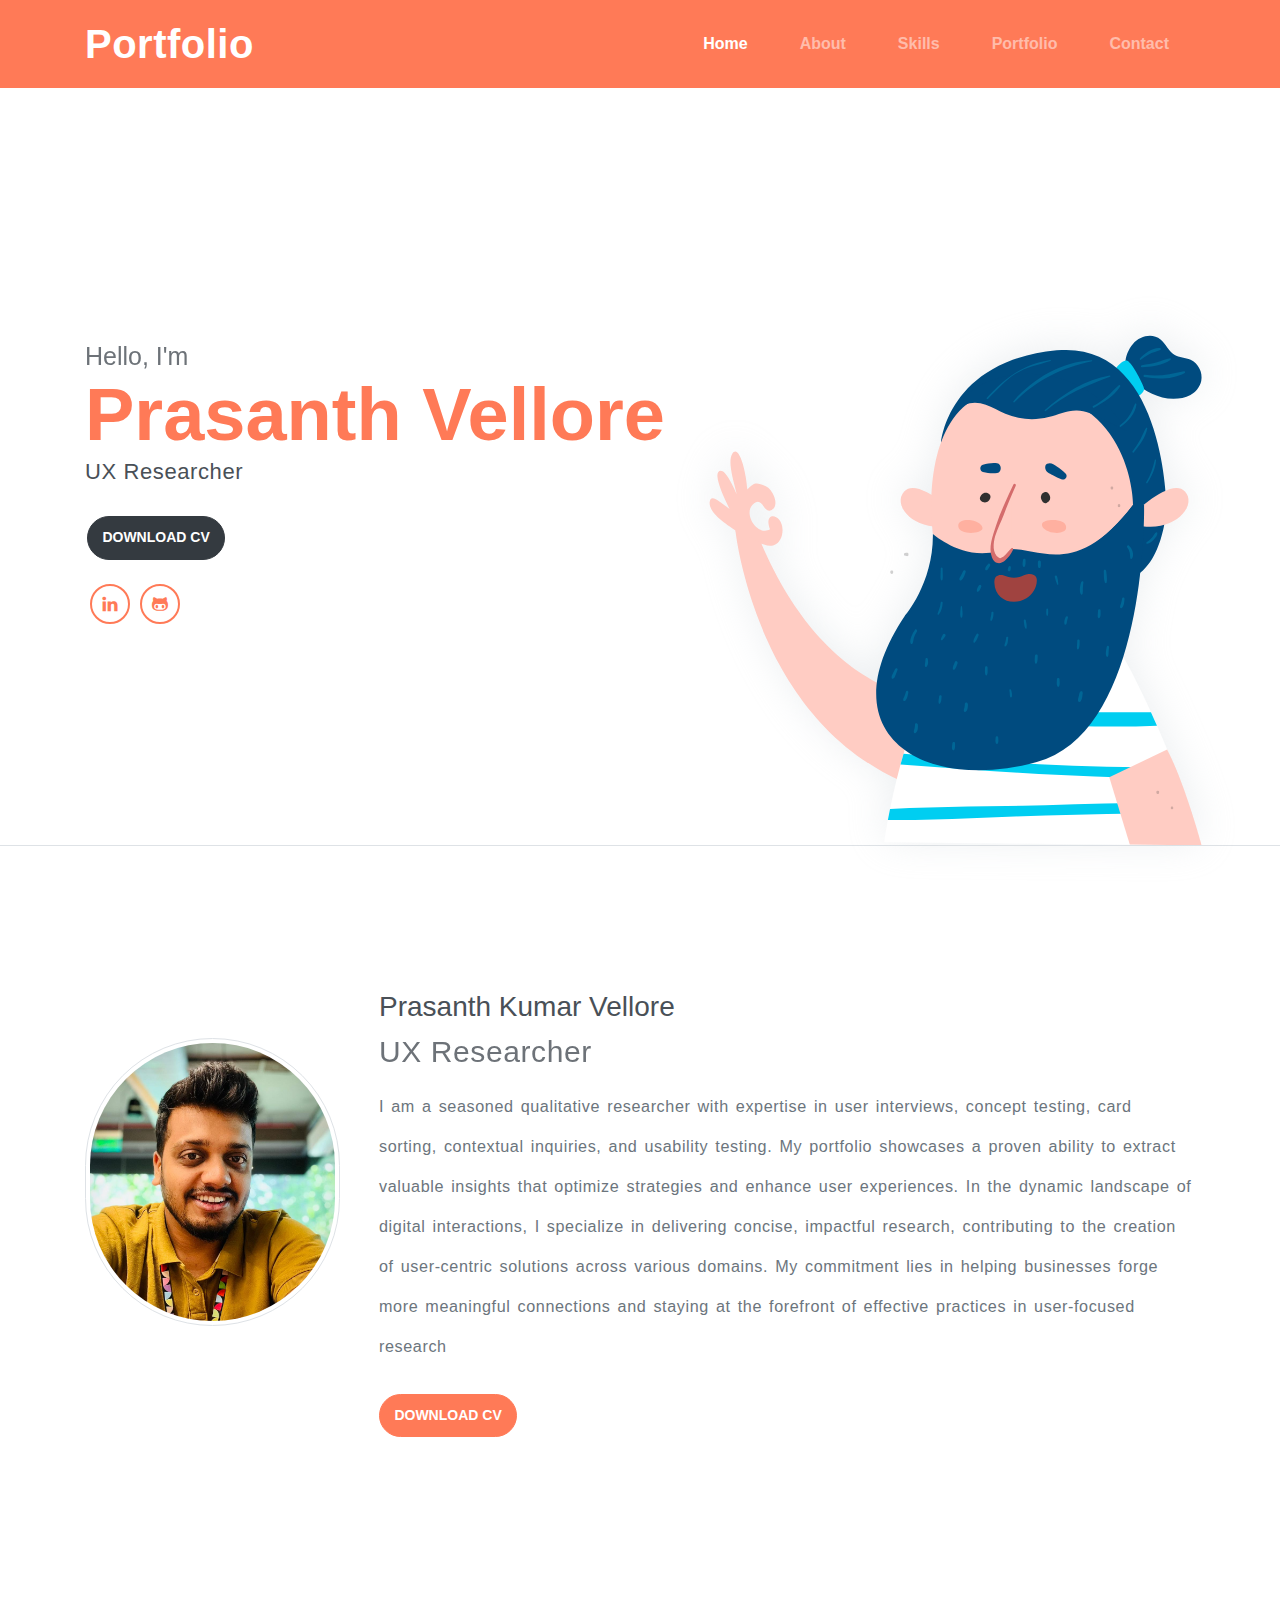
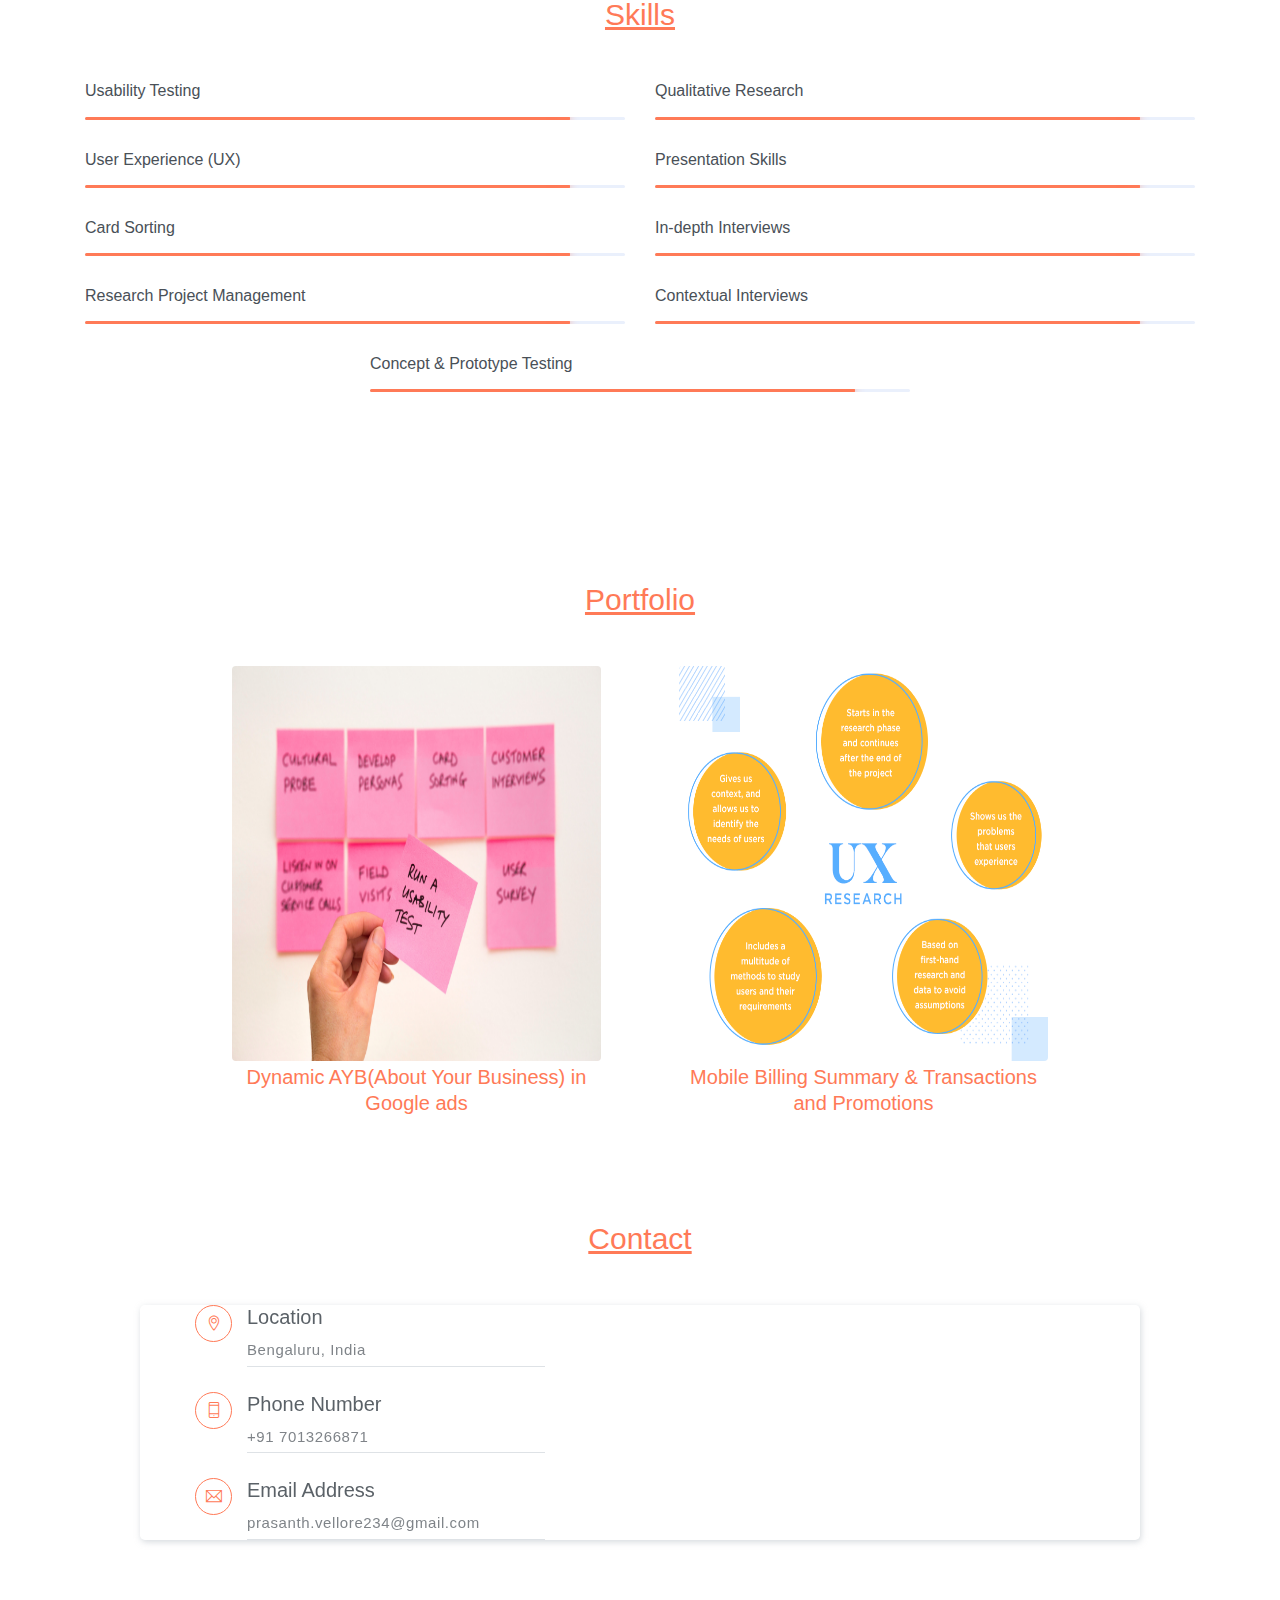
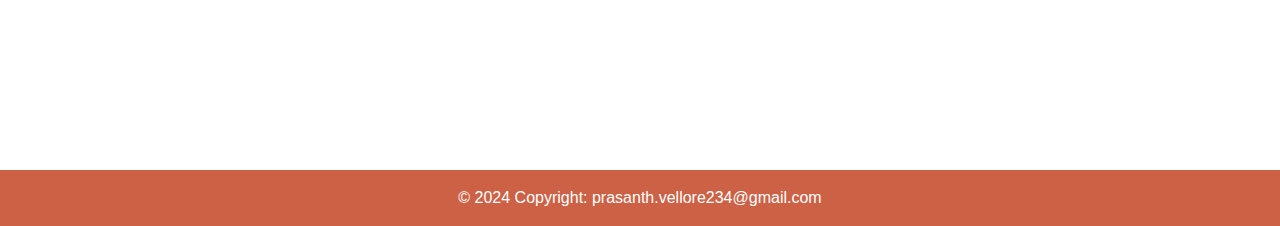
==== index.html @ 5d02ea56 "add scroll top button in body" ====
<!DOCTYPE html>
<html lang="en">
  <head>
    <meta charset="utf-8" />
    <link rel="icon" href="./assets/imgs/pkv.png" />
    <meta
      name="viewport"
      content="width=device-width, initial-scale=1, shrink-to-fit=no"
    />
    <meta
      name="description"
      content="Start your development with Steller landing page."
    />
    <meta name="author" content="Devcrud" />
    <title>Prasanth's Portfolio Website</title>
    <!-- font icons -->
    <link
      rel="stylesheet"
      href="assets/vendors/themify-icons/css/themify-icons.css"
    />
    <!-- Bootstrap + Steller main styles -->
    <link rel="stylesheet" href="assets/css/steller.css" />
  </head>
  <body data-spy="scroll" data-target=".navbar" data-offset="40" id="home">
    <!-- Page navigation -->
    <nav
      class="navbar navbar-expand-lg navbar-dark fixed-top bg-primary"
      data-spy="affix"
      data-offset-top="0"
    >
      <div class="container">
        <a
          class="navbar-brand"
          style="font-size: 40px; font-weight: 600; letter-spacing: 0.5px"
          href="#"
          >Portfolio</a
        >
        <button
          class="navbar-toggler"
          type="button"
          data-toggle="collapse"
          data-target="#navbarSupportedContent"
          aria-controls="navbarSupportedContent"
          aria-expanded="false"
          aria-label="Toggle navigation"
        >
          <span class="navbar-toggler-icon"></span>
        </button>

        <div class="collapse navbar-collapse" id="navbarSupportedContent">
          <ul class="navbar-nav ml-auto align-items-center">
            <li class="nav-item">
              <a class="nav-link" href="#home">Home</a>
            </li>
            <li class="nav-item">
              <a class="nav-link" href="#about">About</a>
            </li>
            <li class="nav-item">
              <a class="nav-link" href="#skills">Skills</a>
            </li>
            <li class="nav-item">
              <a class="nav-link" href="#portfolio">Portfolio</a>
            </li>
            <!-- <li class="nav-item">
              <a class="nav-link" href="#testmonial">Testmonial</a>
            </li> -->
            <li class="nav-item">
              <a class="nav-link" href="#contact">Contact</a>
            </li>
          </ul>
        </div>
      </div>
    </nav>
    <!-- End of page navigation -->

    <!-- Page Header -->
    <header class="header" id="home">
      <div class="container">
        <div class="infos">
          <h6 class="subtitle">Hello, I'm</h6>
          <h6 class="title">Prasanth Vellore</h6>
          <p>UX Researcher</p>

          <div class="buttons pt-3">
            <!-- <button class="btn btn-primary rounded">HIRE ME</button> -->
            <button class="btn btn-dark rounded">
              <a
                class="text-white text-decoration-none"
                href="./assets/imgs/prasanth_uxr_resume.pdf"
                download="Prasanth_Kumar_Vellore_Resume"
                >DOWNLOAD CV</a
              >
            </button>
          </div>

          <div class="socials mt-4">
            <!-- <a class="social-item" href="javascript:void(0)"
              ><i class="ti-facebook"></i
            ></a> -->
            <a
              class="social-item"
              href="https://www.linkedin.com/in/prasanthvellore/"
              target="_blank"
              ><i class="ti-linkedin"></i
            ></a>
            <a
              class="social-item"
              href="https://github.com/prasanthv234"
              target="_blank"
              ><i class="ti-github"></i
            ></a>
          </div>
        </div>
        <div class="img-holder">
          <img src="assets/imgs/man.svg" alt="" />
        </div>
      </div>

      <!-- Header-widget -->
      <!-- <div class="widget">
        <div class="widget-item">
          <h2>3</h2>
          <p>Organizations Worked With</p>
        </div>
        <div class="widget-item">
          <h2>10</h2>
          <p>Projects Completed</p>
        </div>
      </div> -->
    </header>
    <!-- End of Page Header -->

    <!-- About section -->
    <section id="about" class="section mt-3">
      <div class="container mt-5">
        <div class="row text-center text-md-left">
          <div class="col-md-3 mt-5">
            <img
              src="./assets/imgs/prasanth v.jpeg"
              alt=""
              class="img-thumbnail mb-4"
            />
          </div>
          <div class="pl-md-4 col-md-9">
            <h6 class="title">Prasanth Kumar Vellore</h6>
            <p class="subtitle">UX Researcher</p>
            <p class="text-secondary text-space">
              I am a seasoned qualitative researcher with expertise in user
              interviews, concept testing, card sorting, contextual inquiries,
              and usability testing. My portfolio showcases a proven ability to
              extract valuable insights that optimize strategies and enhance
              user experiences. In the dynamic landscape of digital
              interactions, I specialize in delivering concise, impactful
              research, contributing to the creation of user-centric solutions
              across various domains. My commitment lies in helping businesses
              forge more meaningful connections and staying at the forefront of
              effective practices in user-focused research
            </p>
            <button class="btn btn-primary rounded mt-3">
              <a
                class="text-white text-decoration-none"
                href="./assets/imgs/prasanth_uxr_resume.pdf"
                download="Prasanth_Kumar_Vellore_Resume"
                >DOWNLOAD CV</a
              >
            </button>
          </div>
        </div>
      </div>
    </section>

    <!-- Service section -->
    <!-- <section id="service" class="section">
      <div class="container text-center">
        <h6 class="subtitle">Service</h6>
        <h6 class="section-title mb-4">What I Do</h6>
        <p class="mb-5 pb-4 h2">Service</p>

        <div class="row justify-content-center">
          <a
            href="ux_researcher.html"
            class="col-sm-6 col-md-3 mb-4 text-decoration-none"
          >
            <div class="custom-card card border">
              <div class="card-body">
                <i class="icon ti-crown"></i>
                <h3>UX Research</h3>
              </div>
            </div>
          </a>

          <a
            href="ux_researcher.html"
            class="col-sm-6 col-md-3 mb-4 text-decoration-none"
          >
            <div class="custom-card card border">
              <div class="card-body">
                <i class="icon ti-desktop"></i>
                <h5>UI Design</h5>
              </div>
            </div>
          </a>
        </div>
      </div>
    </section> -->
    <!-- End of Sectoin -->

    <!-- Skills section -->
    <section class="section" id="skills">
      <div class="container text-center">
        <!-- <h2 class="subtitle section-title">Skills</h2> -->
        <h6 class="section-title mb-5 text-primary text-decoration-underline">
          <u>Skills</u>
        </h6>
        <!-- <p class="mb-5 pb-4 h4">Skills</p> -->

        <div class="row text-left">
          <div class="col-sm-6">
            <h6 class="mb-3">Usability Testing</h6>
            <div class="progress">
              <div
                class="progress-bar bg-primary"
                role="progressbar"
                style="width: 89%"
                aria-valuenow="25"
                aria-valuemin="0"
                aria-valuemax="100"
              >
                <span>89%</span>
              </div>
            </div>
          </div>

          <div class="col-sm-6">
            <h6 class="mb-3">Qualitative Research</h6>
            <div class="progress">
              <div
                class="progress-bar bg-primary"
                role="progressbar"
                style="width: 89%"
                aria-valuenow="25"
                aria-valuemin="0"
                aria-valuemax="100"
              >
                <span>89%</span>
              </div>
            </div>
          </div>
          <div class="col-sm-6">
            <h6 class="mb-3">User Experience (UX)</h6>
            <div class="progress">
              <div
                class="progress-bar bg-primary"
                role="progressbar"
                style="width: 89%"
                aria-valuenow="25"
                aria-valuemin="0"
                aria-valuemax="100"
              >
                <span>89%</span>
              </div>
            </div>
          </div>

          <div class="col-sm-6">
            <h6 class="mb-3">Presentation Skills</h6>
            <div class="progress">
              <div
                class="progress-bar bg-primary"
                role="progressbar"
                style="width: 89%"
                aria-valuenow="25"
                aria-valuemin="0"
                aria-valuemax="100"
              >
                <span>89%</span>
              </div>
            </div>
          </div>

          <div class="col-sm-6">
            <h6 class="mb-3">Card Sorting</h6>
            <div class="progress">
              <div
                class="progress-bar bg-primary"
                role="progressbar"
                style="width: 89%"
                aria-valuenow="25"
                aria-valuemin="0"
                aria-valuemax="100"
              >
                <span>89%</span>
              </div>
            </div>
          </div>
          <div class="col-sm-6">
            <h6 class="mb-3">In-depth Interviews</h6>
            <div class="progress">
              <div
                class="progress-bar bg-primary"
                role="progressbar"
                style="width: 89%"
                aria-valuenow="25"
                aria-valuemin="0"
                aria-valuemax="100"
              >
                <span>89%</span>
              </div>
            </div>
          </div>
          <div class="col-sm-6">
            <h6 class="mb-3">Research Project Management</h6>
            <div class="progress">
              <div
                class="progress-bar bg-primary"
                role="progressbar"
                style="width: 89%"
                aria-valuenow="25"
                aria-valuemin="0"
                aria-valuemax="100"
              >
                <span>89%</span>
              </div>
            </div>
          </div>
          <div class="col-sm-6">
            <h6 class="mb-3">Contextual Interviews</h6>
            <div class="progress">
              <div
                class="progress-bar bg-primary"
                role="progressbar"
                style="width: 89%"
                aria-valuenow="25"
                aria-valuemin="0"
                aria-valuemax="100"
              >
                <span>89%</span>
              </div>
            </div>
          </div>
          <div class="col-sm-6">
            <h6 class="mb-3">Concept & Prototype Testing</h6>
            <div class="progress">
              <div
                class="progress-bar bg-primary"
                role="progressbar"
                style="width: 89%"
                aria-valuenow="25"
                aria-valuemin="0"
                aria-valuemax="100"
              >
                <span>89%</span>
              </div>
            </div>
          </div>
        </div>
      </div>
    </section>
    <!-- End of Skills sections -->

    <!-- Portfolio section -->
    <section id="portfolio" class="section">
      <div class="container text-center">
        <!-- <h6 class="subtitle mb-5 text-primary text-decoration-underline"><u>Portfolio</u></h6> -->
        <h6 class="section-title mb-5 text-primary text-decoration-underline">
          <u>Portfolio</u>
        </h6>
        <!-- <p class="mb-5 pb-4">Add some description</p> -->

        <div class="row d-flex">
          <div class="col-sm-3">
            <div class="img-wrapper h-100 mb-1">
              <img
                src="assets/imgs/ux usability.jpg"
                class="h-100 w-100"
                alt=""
              />
              <div class="overlay h-100">
                <div class="overlay-infos">
                  <h5>Project 1</h5>
                  <!-- <a href="https://www.w3schools.com/"
                    ><i class="ti-zoom-in"></i
                  ></a> -->
                  <a
                    href="https://docs.google.com/presentation/d/1weuACcUGvzE2Rzgq8FLmnvKzmv1-rLwys58rjLeVnG4/edit#slide=id.gc6f80d1ff_0_0"
                    ><i class="ti-link"></i
                  ></a>
                </div>
              </div>
            </div>
            <a
              href="https://docs.google.com/presentation/d/1weuACcUGvzE2Rzgq8FLmnvKzmv1-rLwys58rjLeVnG4/edit#slide=id.gc6f80d1ff_0_0"
              class="h5 text-primary text-decoration-none"
              >Dynamic AYB(About Your Business) in Google ads</a
            >
          </div>
          <div class="col-sm-3">
            <div class="img-wrapper h-100 mb-1">
              <img src="assets/imgs/folio-2.png" class="h-100 w-100" alt="" />
              <h5>Click the image</h5>
              <div class="overlay h-100">
                <div class="overlay-infos">
                  <h5>Project 2</h5>
                  <!-- <a href="https://docs.google.com/presentation/d/1weuACcUGvzE2Rzgq8FLmnvKzmv1-rLwys58rjLeVnG4/edit#slide=id.gc6f80d1ff_0_0"><i class="ti-zoom-in"></i></a> -->
                  <a
                    href="https://docs.google.com/presentation/d/1KfYLw3SdkXMKyROvBKOdBlo0fiCrex_zPpvg8tMQEzc/edit#slide=id.g2637033b850_0_299"
                    ><i class="ti-link"></i
                  ></a>
                </div>
              </div>
            </div>
            <a
              href="https://docs.google.com/presentation/d/1KfYLw3SdkXMKyROvBKOdBlo0fiCrex_zPpvg8tMQEzc/edit#slide=id.g2637033b850_0_299"
              class="h5 text-primary text-decoration-none"
              >Mobile Billing Summary & Transactions and Promotions</a
            >
          </div>

          <!-- <div class="col-sm-3">
            <div class="img-wrapper h-100">
              <img src="assets/imgs/folio-4.jpg" class="h-100 w-100" alt="" />
              <div class="overlay h-100">
                <div class="overlay-infos">
                  <h5>Google Ads Research</h5>
                  <a href="javascript:void(0)"><i class="ti-zoom-in"></i></a>
                  <a href="javascript:void(0)"><i class="ti-link"></i></a>
                </div>
              </div>
            </div>
          </div> -->
        </div>
      </div>
    </section>
    <!-- End of portfolio section -->

    <!-- Testmonial Section -->
    <!-- <section id="testmonial" class="section bg-primary">
      <div class="container text-center">
        <h6 class="subtitle text-white">Testmonial</h6>
        <h6 class="section-title mb-4 text-white">What People Say About Me</h6>
        <p class="mb-5 pb-4 text-white bg-transparent">
          Lorem ipsum dolor sit amet, consectetur adipisicing elit. In alias
          dignissimos. <br />
          rerum commodi corrupti, temporibus non quam.
        </p>

        <div
          id="carouselExampleIndicators"
          class="carousel slide"
          data-ride="carousel"
        >
          <ul class="carousel-indicators">
            <li
              data-target="#carouselExampleIndicators"
              data-slide-to="0"
              class="active"
            ></li>

            <li data-target="#carouselExampleIndicators" data-slide-to="1"></li>
            <li data-target="#carouselExampleIndicators" data-slide-to="2"></li>
            <li data-target="#carouselExampleIndicators" data-slide-to="3"></li>
          </ul>
          <div class="carousel-inner">
            <div class="carousel-item active">
              <div class="card testmonial-card border">
                <div class="card-body">
                  <img src="assets/imgs/avatar-1.jpg" alt="" />
                  <p>
                    Lorem ipsum dolor sit amet, consectetur adipisicing elit.
                    Magnam nostrum voluptates in enim vel amet?
                  </p>
                  <h1 class="title">Emma Re</h1>
                  <h1 class="subtitle">Graphic Designer</h1>
                </div>
              </div>
            </div>
            <div class="carousel-item">
              <div class="card testmonial-card border">
                <div class="card-body">
                  <img src="assets/imgs/avatar-2.jpg" alt="" />
                  <p>
                    Lorem ipsum dolor sit amet, consectetur adipisicing elit.
                    Magnam nostrum voluptates in enim vel amet?
                  </p>
                  <h1 class="title">James Bert</h1>
                  <h1 class="subtitle">Web Designer</h1>
                </div>
              </div>
            </div>
            <div class="carousel-item">
              <div class="card testmonial-card border">
                <div class="card-body">
                  <img src="assets/imgs/avatar-3.jpg" alt="" />
                  <p>
                    Lorem ipsum dolor sit amet, consectetur adipisicing elit.
                    Magnam nostrum voluptates in enim vel amet?
                  </p>
                  <h1 class="title">Michael Abra</h1>
                  <h1 class="subtitle">Web Developer</h1>
                </div>
              </div>
            </div>
            <div class="carousel-item">
              <div class="card testmonial-card border">
                <div class="card-body">
                  <img src="assets/imgs/avatar-1.jpg" alt="" />
                  <p>
                    Lorem ipsum dolor sit amet, consectetur adipisicing elit.
                    Magnam nostrum voluptates in enim vel amet?
                  </p>
                  <h1 class="title">Michael Abra</h1>
                  <h1 class="subtitle">Web Developer</h1>
                </div>
              </div>
            </div>
          </div>
        </div>
      </div>
    </section> -->
    <!-- End of testmonial section -->

    <!-- Contact Section -->
    <section id="contact" class="position-relative section">
      <div class="container text-center">
        <!-- <h6 class="subtitle"><u>Contact</u></h6> -->
        <h6
          class="section-title mb-5 text-primary text-decoration-underline text-bold"
        >
          <u>Contact</u>
        </h6>
        <!-- <p class="mb-5 pb-4 h2">Contact</p> -->

        <div class="contact text-left">
          <div class="contact-infos">
            <div class="item">
              <i class="ti-location-pin"></i>
              <div class="">
                <h5>Location</h5>
                <p>Bengaluru, India</p>
              </div>
            </div>
            <div class="item">
              <i class="ti-mobile"></i>
              <div>
                <h5>Phone Number</h5>
                <p>+91 7013266871</p>
              </div>
            </div>
            <div class="item">
              <i class="ti-email"></i>
              <div class="mb-0">
                <h5>Email Address</h5>
                <p>prasanth.vellore234@gmail.com</p>
              </div>
            </div>
          </div>
        </div>
      </div>
    </section>
    <!-- End of Contact Section -->


    <!-- button to click top of home -->
    <a id="back-to-top" href="#" class="btn btn-dark bg-primary btn-lg back-to-top" role="button"><i class="ti-angle-up "></i>
   </a>

    <!-- Footer Section -->
    <footer class="bg-primary text-center text-white">
      <!-- Grid container -->

      <!-- Grid container -->

      <!-- Copyright -->
      <div class="text-center p-3" style="background-color: rgba(0, 0, 0, 0.2)">
        © 2024 Copyright:
        <a class="text-white" href="#">prasanth.vellore234@gmail.com</a>
      </div>
      <!-- Copyright -->
    </footer>
    <!-- Footer Section End -->

    <!-- core  -->
    <script src="assets/vendors/jquery/jquery-3.4.1.js"></script>
    <script src="assets/vendors/bootstrap/bootstrap.bundle.js"></script>
    <!-- bootstrap 3 affix -->
    <script src="assets/vendors/bootstrap/bootstrap.affix.js"></script>

    <!-- steller js -->
    <script src="assets/js/steller.js"></script>
  </body>
</html>
---- assets/vendors/themify-icons/css/themify-icons.css ----
@font-face {
	font-family: 'themify';
	src:url("../fonts/themify.eot?-fvbane");
	src:url("../fonts/themify.eot?#iefix-fvbane") format("embedded-opentype"),
		url("../fonts/themify.woff?-fvbane") format("woff"),
		url("../fonts/themify.ttf?-fvbane") format("truetype"),
		url("../fonts/themify.svg?-fvbane#themify") format("svg");
	font-weight: normal;
	font-style: normal;
}

[class^="ti-"], [class*=" ti-"] {
	font-family: 'themify';
	speak: none;
	font-style: normal;
	font-weight: normal;
	font-variant: normal;
	text-transform: none;
	line-height: 1;

	/* Better Font Rendering =========== */
	-webkit-font-smoothing: antialiased;
	-moz-osx-font-smoothing: grayscale;
}

.ti-wand:before {
	content: "\e600";
}
.ti-volume:before {
	content: "\e601";
}
.ti-user:before {
	content: "\e602";
}
.ti-unlock:before {
	content: "\e603";
}
.ti-unlink:before {
	content: "\e604";
}
.ti-trash:before {
	content: "\e605";
}
.ti-thought:before {
	content: "\e606";
}
.ti-target:before {
	content: "\e607";
}
.ti-tag:before {
	content: "\e608";
}
.ti-tablet:before {
	content: "\e609";
}
.ti-star:before {
	content: "\e60a";
}
.ti-spray:before {
	content: "\e60b";
}
.ti-signal:before {
	content: "\e60c";
}
.ti-shopping-cart:before {
	content: "\e60d";
}
.ti-shopping-cart-full:before {
	content: "\e60e";
}
.ti-settings:before {
	content: "\e60f";
}
.ti-search:before {
	content: "\e610";
}
.ti-zoom-in:before {
	content: "\e611";
}
.ti-zoom-out:before {
	content: "\e612";
}
.ti-cut:before {
	content: "\e613";
}
.ti-ruler:before {
	content: "\e614";
}
.ti-ruler-pencil:before {
	content: "\e615";
}
.ti-ruler-alt:before {
	content: "\e616";
}
.ti-bookmark:before {
	content: "\e617";
}
.ti-bookmark-alt:before {
	content: "\e618";
}
.ti-reload:before {
	content: "\e619";
}
.ti-plus:before {
	content: "\e61a";
}
.ti-pin:before {
	content: "\e61b";
}
.ti-pencil:before {
	content: "\e61c";
}
.ti-pencil-alt:before {
	content: "\e61d";
}
.ti-paint-roller:before {
	content: "\e61e";
}
.ti-paint-bucket:before {
	content: "\e61f";
}
.ti-na:before {
	content: "\e620";
}
.ti-mobile:before {
	content: "\e621";
}
.ti-minus:before {
	content: "\e622";
}
.ti-medall:before {
	content: "\e623";
}
.ti-medall-alt:before {
	content: "\e624";
}
.ti-marker:before {
	content: "\e625";
}
.ti-marker-alt:before {
	content: "\e626";
}
.ti-arrow-up:before {
	content: "\e627";
}
.ti-arrow-right:before {
	content: "\e628";
}
.ti-arrow-left:before {
	content: "\e629";
}
.ti-arrow-down:before {
	content: "\e62a";
}
.ti-lock:before {
	content: "\e62b";
}
.ti-location-arrow:before {
	content: "\e62c";
}
.ti-link:before {
	content: "\e62d";
}
.ti-layout:before {
	content: "\e62e";
}
.ti-layers:before {
	content: "\e62f";
}
.ti-layers-alt:before {
	content: "\e630";
}
.ti-key:before {
	content: "\e631";
}
.ti-import:before {
	content: "\e632";
}
.ti-image:before {
	content: "\e633";
}
.ti-heart:before {
	content: "\e634";
}
.ti-heart-broken:before {
	content: "\e635";
}
.ti-hand-stop:before {
	content: "\e636";
}
.ti-hand-open:before {
	content: "\e637";
}
.ti-hand-drag:before {
	content: "\e638";
}
.ti-folder:before {
	content: "\e639";
}
.ti-flag:before {
	content: "\e63a";
}
.ti-flag-alt:before {
	content: "\e63b";
}
.ti-flag-alt-2:before {
	content: "\e63c";
}
.ti-eye:before {
	content: "\e63d";
}
.ti-export:before {
	content: "\e63e";
}
.ti-exchange-vertical:before {
	content: "\e63f";
}
.ti-desktop:before {
	content: "\e640";
}
.ti-cup:before {
	content: "\e641";
}
.ti-crown:before {
	content: "\e642";
}
.ti-comments:before {
	content: "\e643";
}
.ti-comment:before {
	content: "\e644";
}
.ti-comment-alt:before {
	content: "\e645";
}
.ti-close:before {
	content: "\e646";
}
.ti-clip:before {
	content: "\e647";
}
.ti-angle-up:before {
	content: "\e648";
}
.ti-angle-right:before {
	content: "\e649";
}
.ti-angle-left:before {
	content: "\e64a";
}
.ti-angle-down:before {
	content: "\e64b";
}
.ti-check:before {
	content: "\e64c";
}
.ti-check-box:before {
	content: "\e64d";
}
.ti-camera:before {
	content: "\e64e";
}
.ti-announcement:before {
	content: "\e64f";
}
.ti-brush:before {
	content: "\e650";
}
.ti-briefcase:before {
	content: "\e651";
}
.ti-bolt:before {
	content: "\e652";
}
.ti-bolt-alt:before {
	content: "\e653";
}
.ti-blackboard:before {
	content: "\e654";
}
.ti-bag:before {
	content: "\e655";
}
.ti-move:before {
	content: "\e656";
}
.ti-arrows-vertical:before {
	content: "\e657";
}
.ti-arrows-horizontal:before {
	content: "\e658";
}
.ti-fullscreen:before {
	content: "\e659";
}
.ti-arrow-top-right:before {
	content: "\e65a";
}
.ti-arrow-top-left:before {
	content: "\e65b";
}
.ti-arrow-circle-up:before {
	content: "\e65c";
}
.ti-arrow-circle-right:before {
	content: "\e65d";
}
.ti-arrow-circle-left:before {
	content: "\e65e";
}
.ti-arrow-circle-down:before {
	content: "\e65f";
}
.ti-angle-double-up:before {
	content: "\e660";
}
.ti-angle-double-right:before {
	content: "\e661";
}
.ti-angle-double-left:before {
	content: "\e662";
}
.ti-angle-double-down:before {
	content: "\e663";
}
.ti-zip:before {
	content: "\e664";
}
.ti-world:before {
	content: "\e665";
}
.ti-wheelchair:before {
	content: "\e666";
}
.ti-view-list:before {
	content: "\e667";
}
.ti-view-list-alt:before {
	content: "\e668";
}
.ti-view-grid:before {
	content: "\e669";
}
.ti-uppercase:before {
	content: "\e66a";
}
.ti-upload:before {
	content: "\e66b";
}
.ti-underline:before {
	content: "\e66c";
}
.ti-truck:before {
	content: "\e66d";
}
.ti-timer:before {
	content: "\e66e";
}
.ti-ticket:before {
	content: "\e66f";
}
.ti-thumb-up:before {
	content: "\e670";
}
.ti-thumb-down:before {
	content: "\e671";
}
.ti-text:before {
	content: "\e672";
}
.ti-stats-up:before {
	content: "\e673";
}
.ti-stats-down:before {
	content: "\e674";
}
.ti-split-v:before {
	content: "\e675";
}
.ti-split-h:before {
	content: "\e676";
}
.ti-smallcap:before {
	content: "\e677";
}
.ti-shine:before {
	content: "\e678";
}
.ti-shift-right:before {
	content: "\e679";
}
.ti-shift-left:before {
	content: "\e67a";
}
.ti-shield:before {
	content: "\e67b";
}
.ti-notepad:before {
	content: "\e67c";
}
.ti-server:before {
	content: "\e67d";
}
.ti-quote-right:before {
	content: "\e67e";
}
.ti-quote-left:before {
	content: "\e67f";
}
.ti-pulse:before {
	content: "\e680";
}
.ti-printer:before {
	content: "\e681";
}
.ti-power-off:before {
	content: "\e682";
}
.ti-plug:before {
	content: "\e683";
}
.ti-pie-chart:before {
	content: "\e684";
}
.ti-paragraph:before {
	content: "\e685";
}
.ti-panel:before {
	content: "\e686";
}
.ti-package:before {
	content: "\e687";
}
.ti-music:before {
	content: "\e688";
}
.ti-music-alt:before {
	content: "\e689";
}
.ti-mouse:before {
	content: "\e68a";
}
.ti-mouse-alt:before {
	content: "\e68b";
}
.ti-money:before {
	content: "\e68c";
}
.ti-microphone:before {
	content: "\e68d";
}
.ti-menu:before {
	content: "\e68e";
}
.ti-menu-alt:before {
	content: "\e68f";
}
.ti-map:before {
	content: "\e690";
}
.ti-map-alt:before {
	content: "\e691";
}
.ti-loop:before {
	content: "\e692";
}
.ti-location-pin:before {
	content: "\e693";
}
.ti-list:before {
	content: "\e694";
}
.ti-light-bulb:before {
	content: "\e695";
}
.ti-Italic:before {
	content: "\e696";
}
.ti-info:before {
	content: "\e697";
}
.ti-infinite:before {
	content: "\e698";
}
.ti-id-badge:before {
	content: "\e699";
}
.ti-hummer:before {
	content: "\e69a";
}
.ti-home:before {
	content: "\e69b";
}
.ti-help:before {
	content: "\e69c";
}
.ti-headphone:before {
	content: "\e69d";
}
.ti-harddrives:before {
	content: "\e69e";
}
.ti-harddrive:before {
	content: "\e69f";
}
.ti-gift:before {
	content: "\e6a0";
}
.ti-game:before {
	content: "\e6a1";
}
.ti-filter:before {
	content: "\e6a2";
}
.ti-files:before {
	content: "\e6a3";
}
.ti-file:before {
	content: "\e6a4";
}
.ti-eraser:before {
	content: "\e6a5";
}
.ti-envelope:before {
	content: "\e6a6";
}
.ti-download:before {
	content: "\e6a7";
}
.ti-direction:before {
	content: "\e6a8";
}
.ti-direction-alt:before {
	content: "\e6a9";
}
.ti-dashboard:before {
	content: "\e6aa";
}
.ti-control-stop:before {
	content: "\e6ab";
}
.ti-control-shuffle:before {
	content: "\e6ac";
}
.ti-control-play:before {
	content: "\e6ad";
}
.ti-control-pause:before {
	content: "\e6ae";
}
.ti-control-forward:before {
	content: "\e6af";
}
.ti-control-backward:before {
	content: "\e6b0";
}
.ti-cloud:before {
	content: "\e6b1";
}
.ti-cloud-up:before {
	content: "\e6b2";
}
.ti-cloud-down:before {
	content: "\e6b3";
}
.ti-clipboard:before {
	content: "\e6b4";
}
.ti-car:before {
	content: "\e6b5";
}
.ti-calendar:before {
	content: "\e6b6";
}
.ti-book:before {
	content: "\e6b7";
}
.ti-bell:before {
	content: "\e6b8";
}
.ti-basketball:before {
	content: "\e6b9";
}
.ti-bar-chart:before {
	content: "\e6ba";
}
.ti-bar-chart-alt:before {
	content: "\e6bb";
}
.ti-back-right:before {
	content: "\e6bc";
}
.ti-back-left:before {
	content: "\e6bd";
}
.ti-arrows-corner:before {
	content: "\e6be";
}
.ti-archive:before {
	content: "\e6bf";
}
.ti-anchor:before {
	content: "\e6c0";
}
.ti-align-right:before {
	content: "\e6c1";
}
.ti-align-left:before {
	content: "\e6c2";
}
.ti-align-justify:before {
	content: "\e6c3";
}
.ti-align-center:before {
	content: "\e6c4";
}
.ti-alert:before {
	content: "\e6c5";
}
.ti-alarm-clock:before {
	content: "\e6c6";
}
.ti-agenda:before {
	content: "\e6c7";
}
.ti-write:before {
	content: "\e6c8";
}
.ti-window:before {
	content: "\e6c9";
}
.ti-widgetized:before {
	content: "\e6ca";
}
.ti-widget:before {
	content: "\e6cb";
}
.ti-widget-alt:before {
	content: "\e6cc";
}
.ti-wallet:before {
	content: "\e6cd";
}
.ti-video-clapper:before {
	content: "\e6ce";
}
.ti-video-camera:before {
	content: "\e6cf";
}
.ti-vector:before {
	content: "\e6d0";
}
.ti-themify-logo:before {
	content: "\e6d1";
}
.ti-themify-favicon:before {
	content: "\e6d2";
}
.ti-themify-favicon-alt:before {
	content: "\e6d3";
}
.ti-support:before {
	content: "\e6d4";
}
.ti-stamp:before {
	content: "\e6d5";
}
.ti-split-v-alt:before {
	content: "\e6d6";
}
.ti-slice:before {
	content: "\e6d7";
}
.ti-shortcode:before {
	content: "\e6d8";
}
.ti-shift-right-alt:before {
	content: "\e6d9";
}
.ti-shift-left-alt:before {
	content: "\e6da";
}
.ti-ruler-alt-2:before {
	content: "\e6db";
}
.ti-receipt:before {
	content: "\e6dc";
}
.ti-pin2:before {
	content: "\e6dd";
}
.ti-pin-alt:before {
	content: "\e6de";
}
.ti-pencil-alt2:before {
	content: "\e6df";
}
.ti-palette:before {
	content: "\e6e0";
}
.ti-more:before {
	content: "\e6e1";
}
.ti-more-alt:before {
	content: "\e6e2";
}
.ti-microphone-alt:before {
	content: "\e6e3";
}
.ti-magnet:before {
	content: "\e6e4";
}
.ti-line-double:before {
	content: "\e6e5";
}
.ti-line-dotted:before {
	content: "\e6e6";
}
.ti-line-dashed:before {
	content: "\e6e7";
}
.ti-layout-width-full:before {
	content: "\e6e8";
}
.ti-layout-width-default:before {
	content: "\e6e9";
}
.ti-layout-width-default-alt:before {
	content: "\e6ea";
}
.ti-layout-tab:before {
	content: "\e6eb";
}
.ti-layout-tab-window:before {
	content: "\e6ec";
}
.ti-layout-tab-v:before {
	content: "\e6ed";
}
.ti-layout-tab-min:before {
	content: "\e6ee";
}
.ti-layout-slider:before {
	content: "\e6ef";
}
.ti-layout-slider-alt:before {
	content: "\e6f0";
}
.ti-layout-sidebar-right:before {
	content: "\e6f1";
}
.ti-layout-sidebar-none:before {
	content: "\e6f2";
}
.ti-layout-sidebar-left:before {
	content: "\e6f3";
}
.ti-layout-placeholder:before {
	content: "\e6f4";
}
.ti-layout-menu:before {
	content: "\e6f5";
}
.ti-layout-menu-v:before {
	content: "\e6f6";
}
.ti-layout-menu-separated:before {
	content: "\e6f7";
}
.ti-layout-menu-full:before {
	content: "\e6f8";
}
.ti-layout-media-right-alt:before {
	content: "\e6f9";
}
.ti-layout-media-right:before {
	content: "\e6fa";
}
.ti-layout-media-overlay:before {
	content: "\e6fb";
}
.ti-layout-media-overlay-alt:before {
	content: "\e6fc";
}
.ti-layout-media-overlay-alt-2:before {
	content: "\e6fd";
}
.ti-layout-media-left-alt:before {
	content: "\e6fe";
}
.ti-layout-media-left:before {
	content: "\e6ff";
}
.ti-layout-media-center-alt:before {
	content: "\e700";
}
.ti-layout-media-center:before {
	content: "\e701";
}
.ti-layout-list-thumb:before {
	content: "\e702";
}
.ti-layout-list-thumb-alt:before {
	content: "\e703";
}
.ti-layout-list-post:before {
	content: "\e704";
}
.ti-layout-list-large-image:before {
	content: "\e705";
}
.ti-layout-line-solid:before {
	content: "\e706";
}
.ti-layout-grid4:before {
	content: "\e707";
}
.ti-layout-grid3:before {
	content: "\e708";
}
.ti-layout-grid2:before {
	content: "\e709";
}
.ti-layout-grid2-thumb:before {
	content: "\e70a";
}
.ti-layout-cta-right:before {
	content: "\e70b";
}
.ti-layout-cta-left:before {
	content: "\e70c";
}
.ti-layout-cta-center:before {
	content: "\e70d";
}
.ti-layout-cta-btn-right:before {
	content: "\e70e";
}
.ti-layout-cta-btn-left:before {
	content: "\e70f";
}
.ti-layout-column4:before {
	content: "\e710";
}
.ti-layout-column3:before {
	content: "\e711";
}
.ti-layout-column2:before {
	content: "\e712";
}
.ti-layout-accordion-separated:before {
	content: "\e713";
}
.ti-layout-accordion-merged:before {
	content: "\e714";
}
.ti-layout-accordion-list:before {
	content: "\e715";
}
.ti-ink-pen:before {
	content: "\e716";
}
.ti-info-alt:before {
	content: "\e717";
}
.ti-help-alt:before {
	content: "\e718";
}
.ti-headphone-alt:before {
	content: "\e719";
}
.ti-hand-point-up:before {
	content: "\e71a";
}
.ti-hand-point-right:before {
	content: "\e71b";
}
.ti-hand-point-left:before {
	content: "\e71c";
}
.ti-hand-point-down:before {
	content: "\e71d";
}
.ti-gallery:before {
	content: "\e71e";
}
.ti-face-smile:before {
	content: "\e71f";
}
.ti-face-sad:before {
	content: "\e720";
}
.ti-credit-card:before {
	content: "\e721";
}
.ti-control-skip-forward:before {
	content: "\e722";
}
.ti-control-skip-backward:before {
	content: "\e723";
}
.ti-control-record:before {
	content: "\e724";
}
.ti-control-eject:before {
	content: "\e725";
}
.ti-comments-smiley:before {
	content: "\e726";
}
.ti-brush-alt:before {
	content: "\e727";
}
.ti-youtube:before {
	content: "\e728";
}
.ti-vimeo:before {
	content: "\e729";
}
.ti-twitter:before {
	content: "\e72a";
}
.ti-time:before {
	content: "\e72b";
}
.ti-tumblr:before {
	content: "\e72c";
}
.ti-skype:before {
	content: "\e72d";
}
.ti-share:before {
	content: "\e72e";
}
.ti-share-alt:before {
	content: "\e72f";
}
.ti-rocket:before {
	content: "\e730";
}
.ti-pinterest:before {
	content: "\e731";
}
.ti-new-window:before {
	content: "\e732";
}
.ti-microsoft:before {
	content: "\e733";
}
.ti-list-ol:before {
	content: "\e734";
}
.ti-linkedin:before {
	content: "\e735";
}
.ti-layout-sidebar-2:before {
	content: "\e736";
}
.ti-layout-grid4-alt:before {
	content: "\e737";
}
.ti-layout-grid3-alt:before {
	content: "\e738";
}
.ti-layout-grid2-alt:before {
	content: "\e739";
}
.ti-layout-column4-alt:before {
	content: "\e73a";
}
.ti-layout-column3-alt:before {
	content: "\e73b";
}
.ti-layout-column2-alt:before {
	content: "\e73c";
}
.ti-instagram:before {
	content: "\e73d";
}
.ti-google:before {
	content: "\e73e";
}
.ti-github:before {
	content: "\e73f";
}
.ti-flickr:before {
	content: "\e740";
}
.ti-facebook:before {
	content: "\e741";
}
.ti-dropbox:before {
	content: "\e742";
}
.ti-dribbble:before {
	content: "\e743";
}
.ti-apple:before {
	content: "\e744";
}
.ti-android:before {
	content: "\e745";
}
.ti-save:before {
	content: "\e746";
}
.ti-save-alt:before {
	content: "\e747";
}
.ti-yahoo:before {
	content: "\e748";
}
.ti-wordpress:before {
	content: "\e749";
}
.ti-vimeo-alt:before {
	content: "\e74a";
}
.ti-twitter-alt:before {
	content: "\e74b";
}
.ti-tumblr-alt:before {
	content: "\e74c";
}
.ti-trello:before {
	content: "\e74d";
}
.ti-stack-overflow:before {
	content: "\e74e";
}
.ti-soundcloud:before {
	content: "\e74f";
}
.ti-sharethis:before {
	content: "\e750";
}
.ti-sharethis-alt:before {
	content: "\e751";
}
.ti-reddit:before {
	content: "\e752";
}
.ti-pinterest-alt:before {
	content: "\e753";
}
.ti-microsoft-alt:before {
	content: "\e754";
}
.ti-linux:before {
	content: "\e755";
}
.ti-jsfiddle:before {
	content: "\e756";
}
.ti-joomla:before {
	content: "\e757";
}
.ti-html5:before {
	content: "\e758";
}
.ti-flickr-alt:before {
	content: "\e759";
}
.ti-email:before {
	content: "\e75a";
}
.ti-drupal:before {
	content: "\e75b";
}
.ti-dropbox-alt:before {
	content: "\e75c";
}
.ti-css3:before {
	content: "\e75d";
}
.ti-rss:before {
	content: "\e75e";
}
.ti-rss-alt:before {
	content: "\e75f";
}
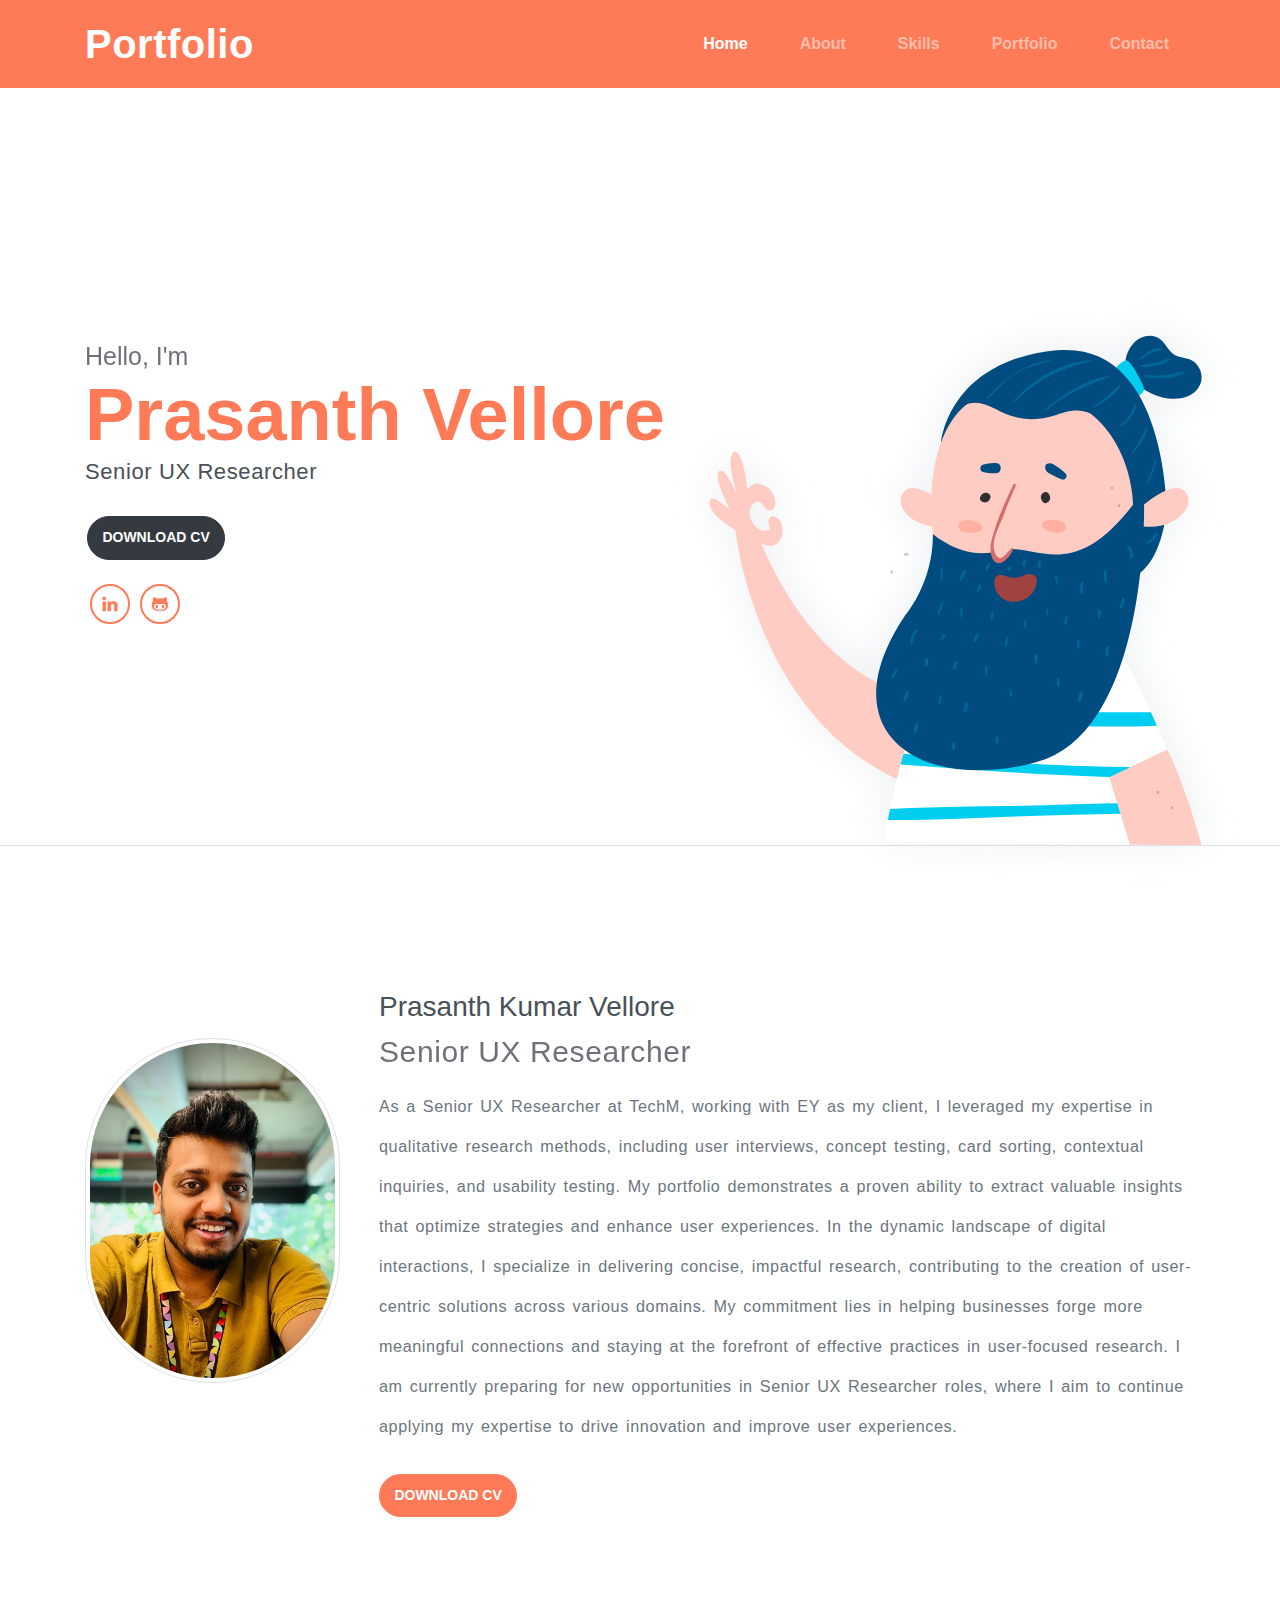
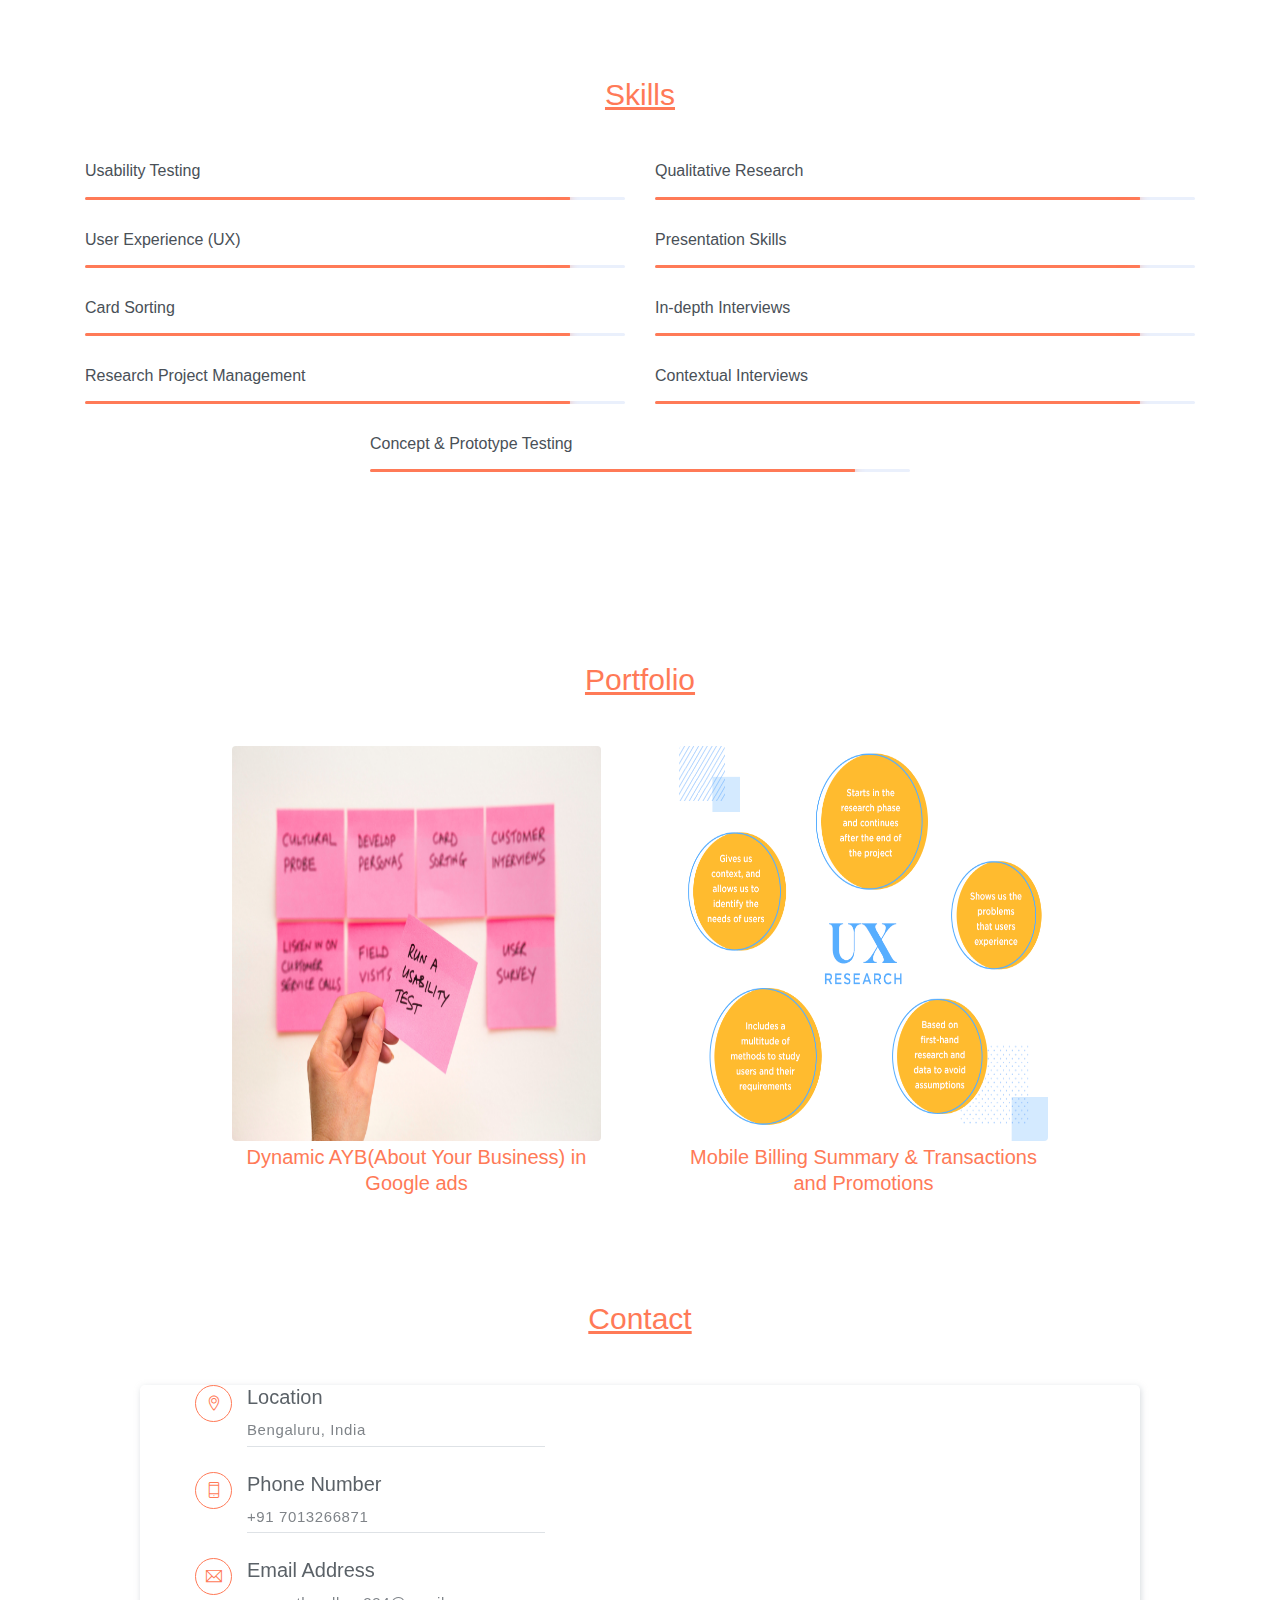
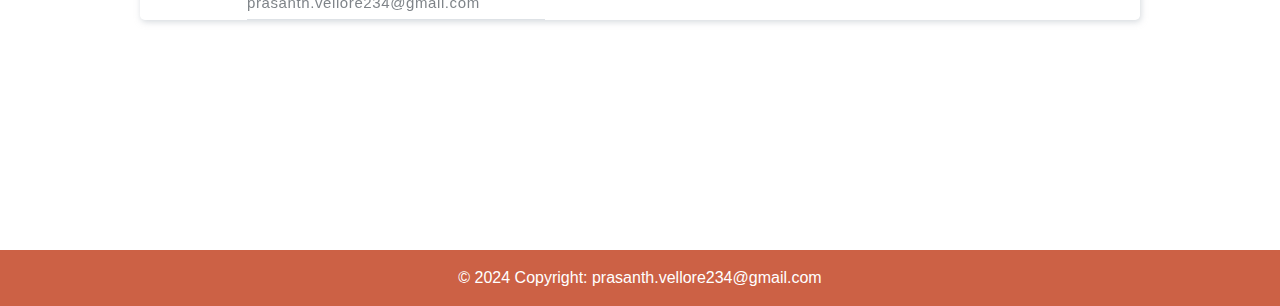
==== commit 40b7664d: "add content" ====
--- a/index.html
+++ b/index.html
@@ -79,7 +79,7 @@
         <div class="infos">
           <h6 class="subtitle">Hello, I'm</h6>
           <h6 class="title">Prasanth Vellore</h6>
-          <p>UX Researcher</p>
+          <p>Senior UX Researcher</p>
 
           <div class="buttons pt-3">
             <!-- <button class="btn btn-primary rounded">HIRE ME</button> -->
@@ -143,18 +143,13 @@
           </div>
           <div class="pl-md-4 col-md-9">
             <h6 class="title">Prasanth Kumar Vellore</h6>
-            <p class="subtitle">UX Researcher</p>
+            <p class="subtitle">Senior UX Researcher</p>
             <p class="text-secondary text-space">
-              I am a seasoned qualitative researcher with expertise in user
-              interviews, concept testing, card sorting, contextual inquiries,
-              and usability testing. My portfolio showcases a proven ability to
-              extract valuable insights that optimize strategies and enhance
-              user experiences. In the dynamic landscape of digital
-              interactions, I specialize in delivering concise, impactful
-              research, contributing to the creation of user-centric solutions
-              across various domains. My commitment lies in helping businesses
-              forge more meaningful connections and staying at the forefront of
-              effective practices in user-focused research
+              As a Senior UX Researcher at TechM, working with EY as my client, I leveraged my expertise in qualitative research methods, including user interviews, concept testing, card sorting, contextual inquiries, and usability testing. My portfolio demonstrates a proven ability to extract valuable insights that optimize strategies and enhance user experiences.
+
+              In the dynamic landscape of digital interactions, I specialize in delivering concise, impactful research,  contributing to the creation of user-centric solutions across various domains. My commitment lies in helping  businesses forge more meaningful connections and staying at the forefront of effective practices in user-focused  research.
+
+              I am currently preparing for new opportunities in Senior UX Researcher roles, where I aim to continue applying my expertise to drive innovation and improve user experiences.
             </p>
             <button class="btn btn-primary rounded mt-3">
               <a
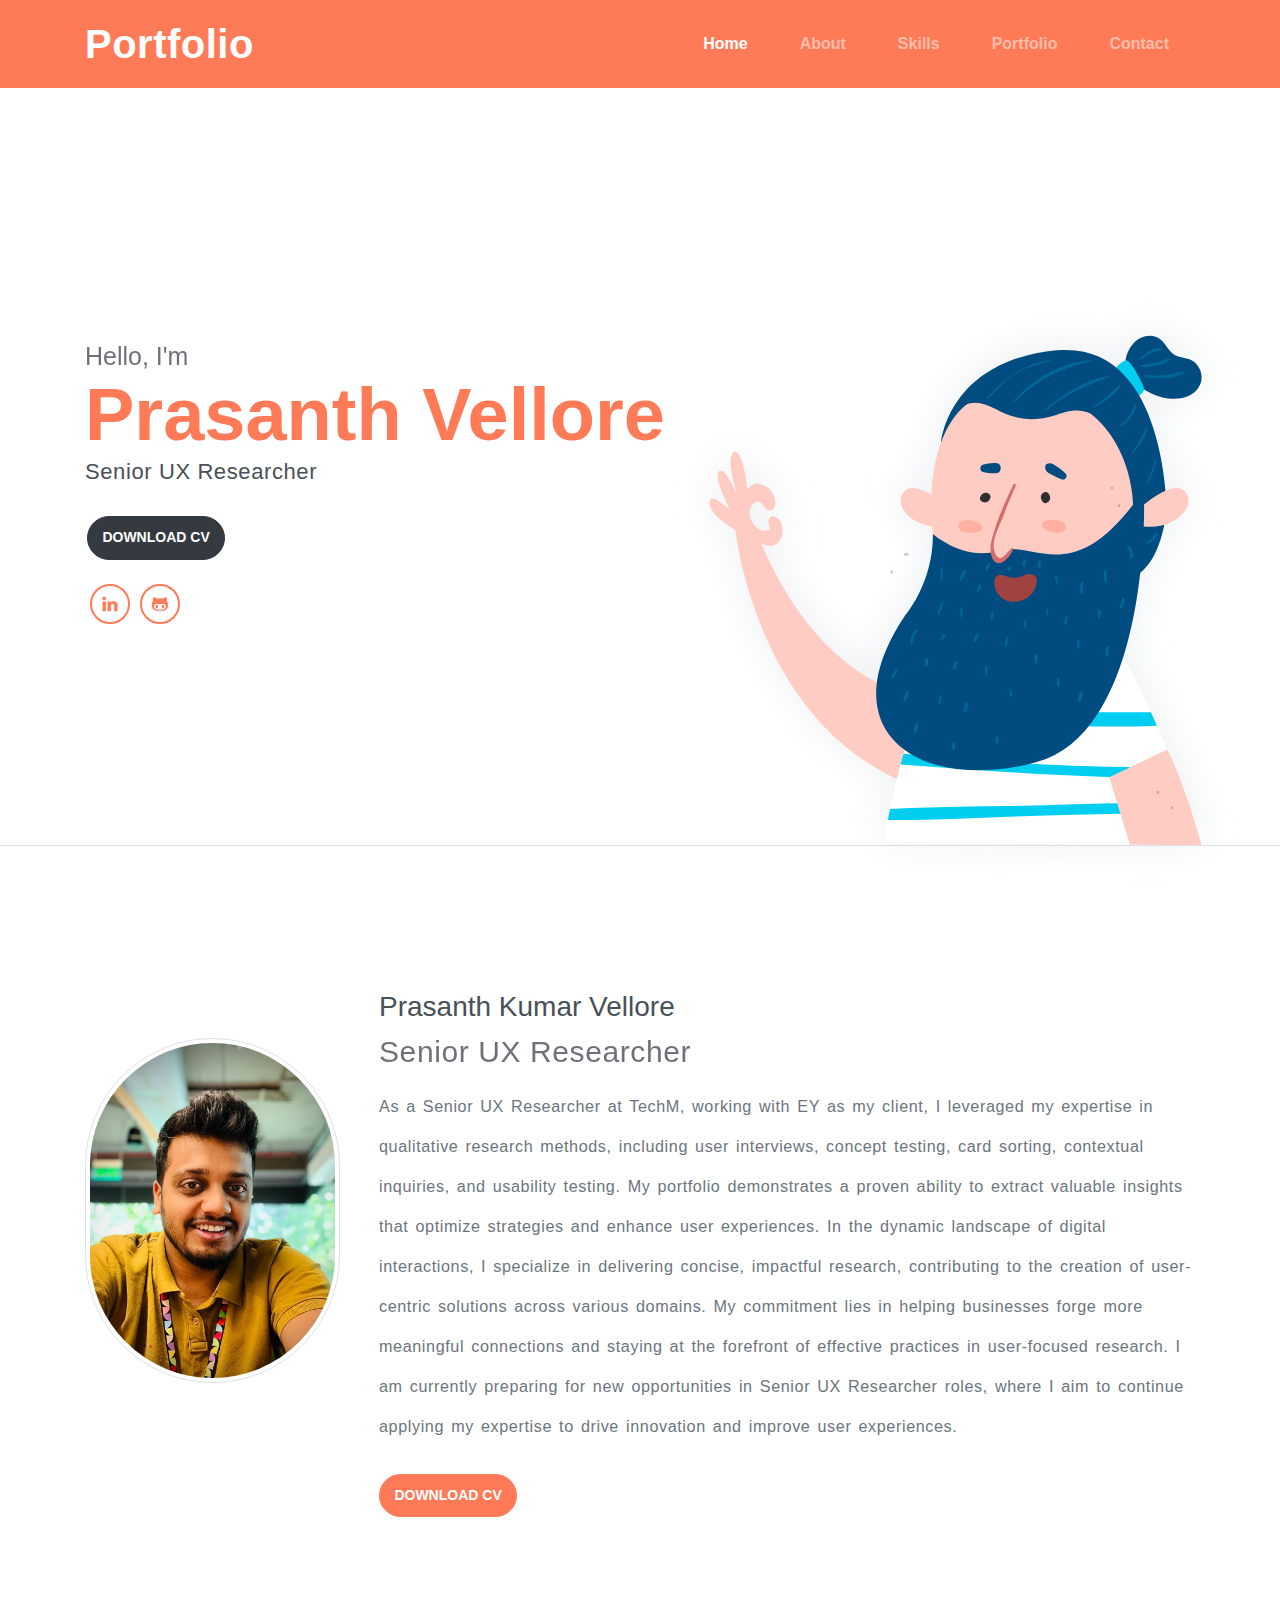
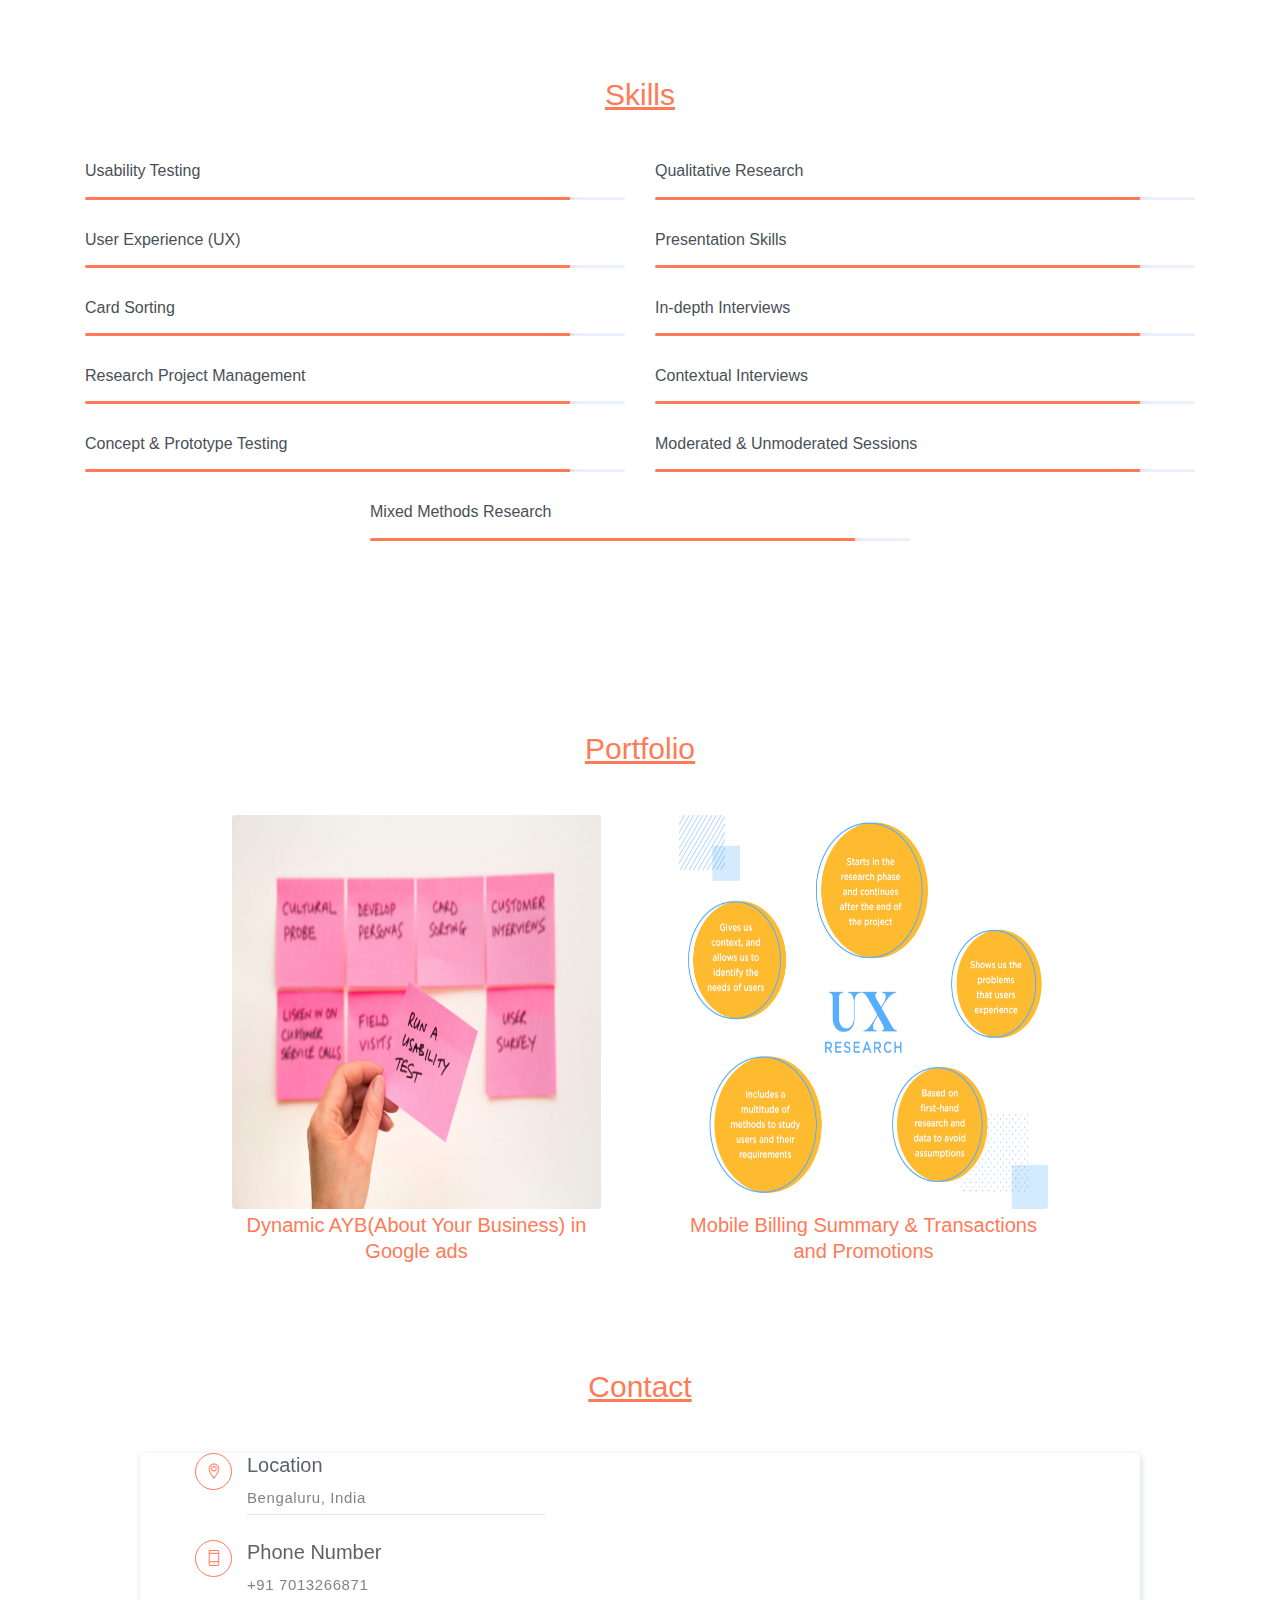
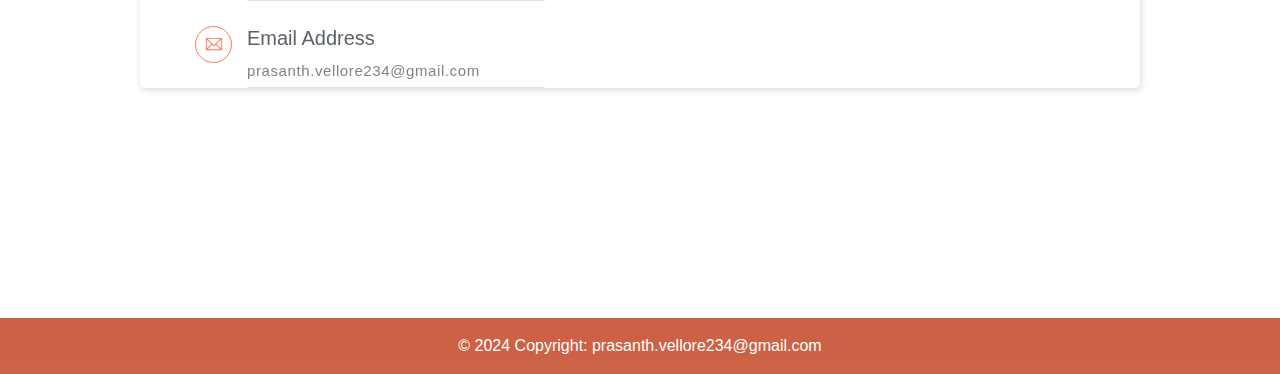
==== commit b8c7c530: "add more data" ====
--- a/index.html
+++ b/index.html
@@ -348,6 +348,36 @@
               </div>
             </div>
           </div>
+          <div class="col-sm-6">
+            <h6 class="mb-3">Moderated & Unmoderated Sessions</h6>
+            <div class="progress">
+              <div
+                class="progress-bar bg-primary"
+                role="progressbar"
+                style="width: 89%"
+                aria-valuenow="25"
+                aria-valuemin="0"
+                aria-valuemax="100"
+              >
+                <span>89%</span>
+              </div>
+            </div>
+          </div>
+          <div class="col-sm-6">
+            <h6 class="mb-3">Mixed Methods Research</h6>
+            <div class="progress">
+              <div
+                class="progress-bar bg-primary"
+                role="progressbar"
+                style="width: 89%"
+                aria-valuenow="25"
+                aria-valuemin="0"
+                aria-valuemax="100"
+              >
+                <span>89%</span>
+              </div>
+            </div>
+          </div>
         </div>
       </div>
     </section>
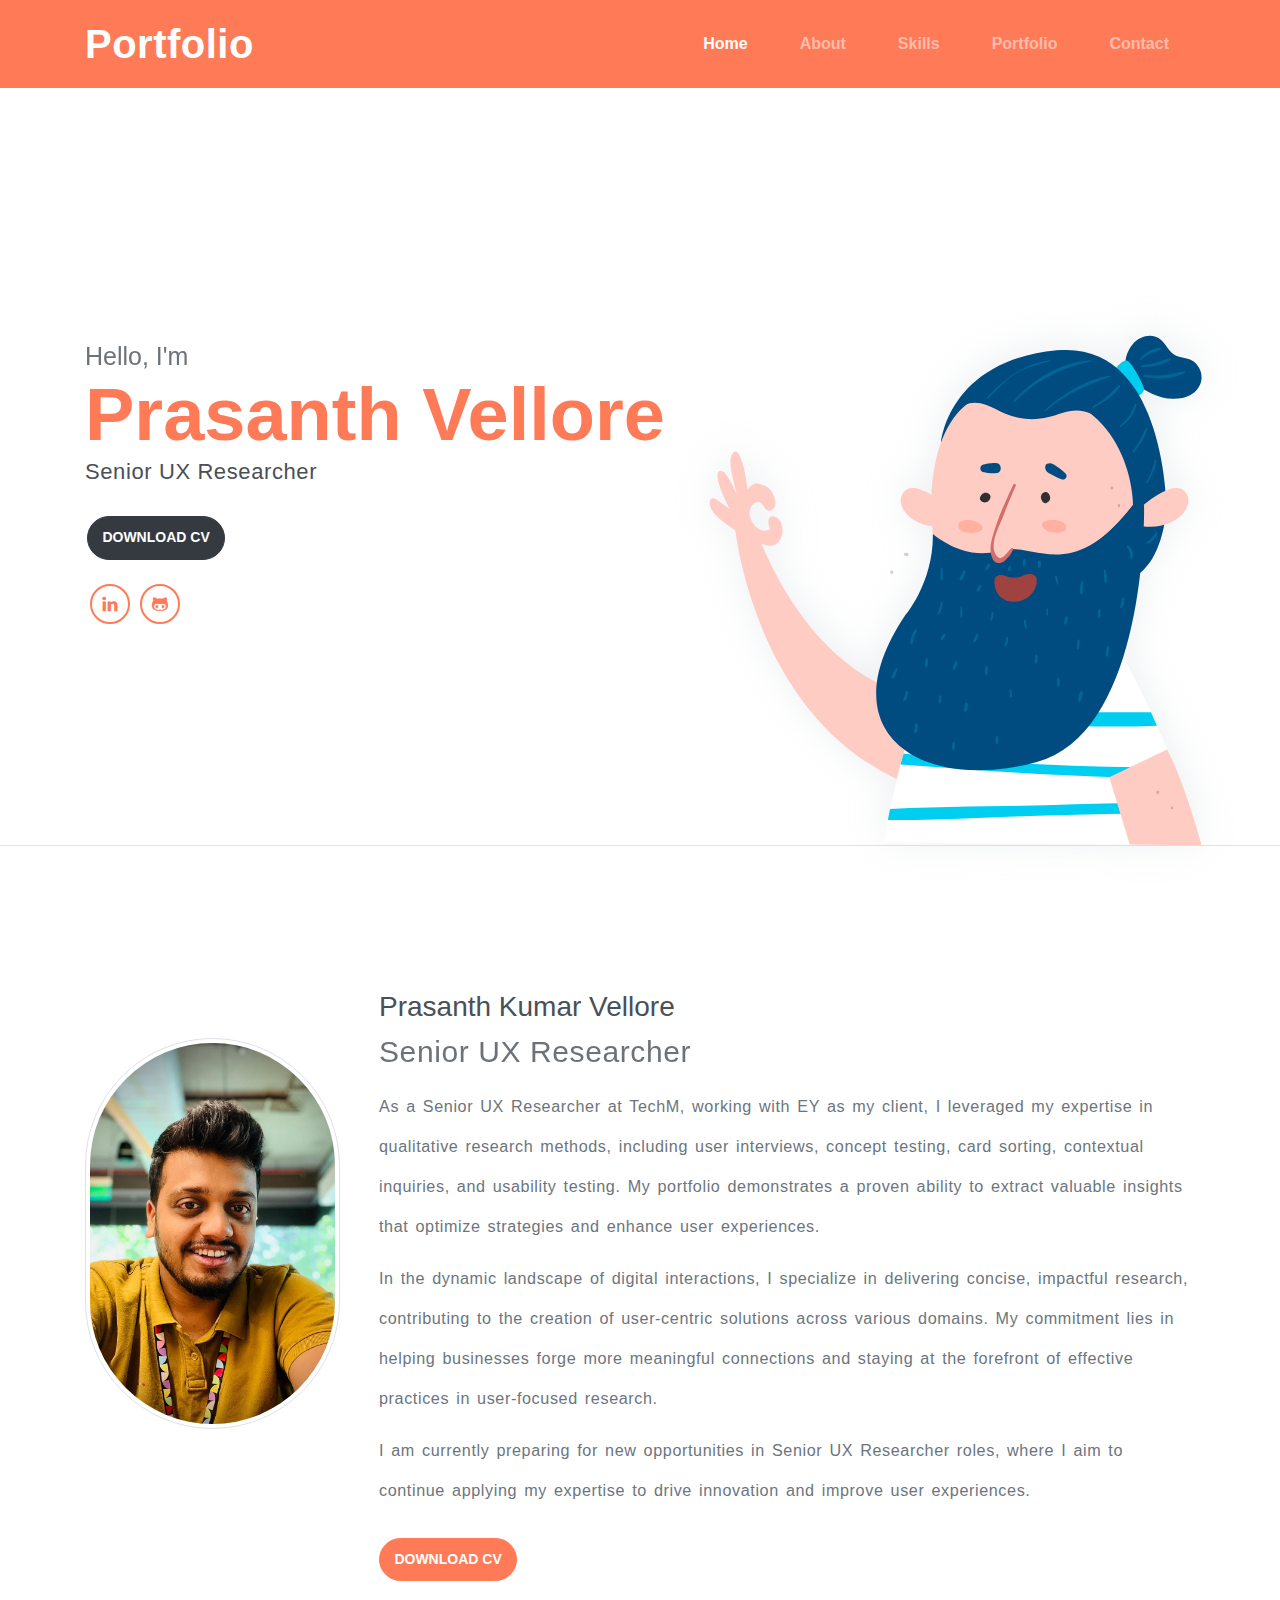
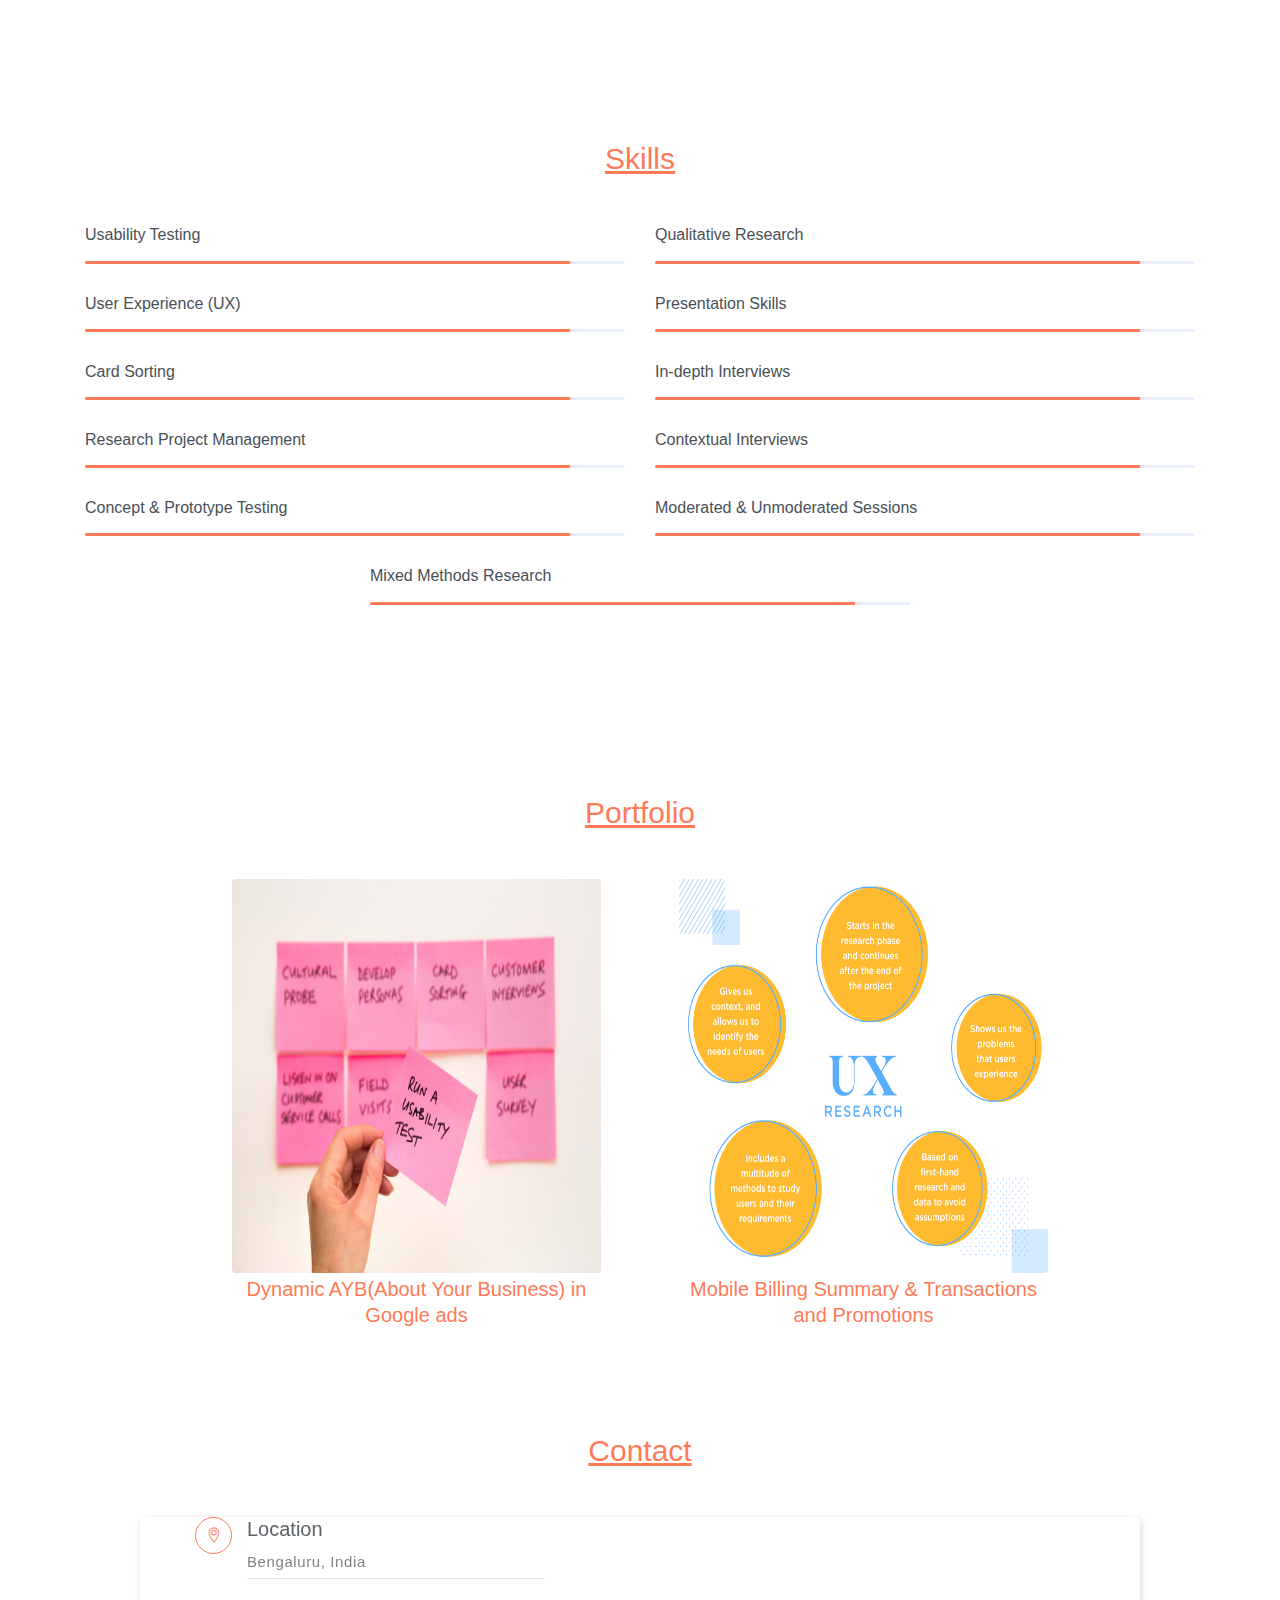
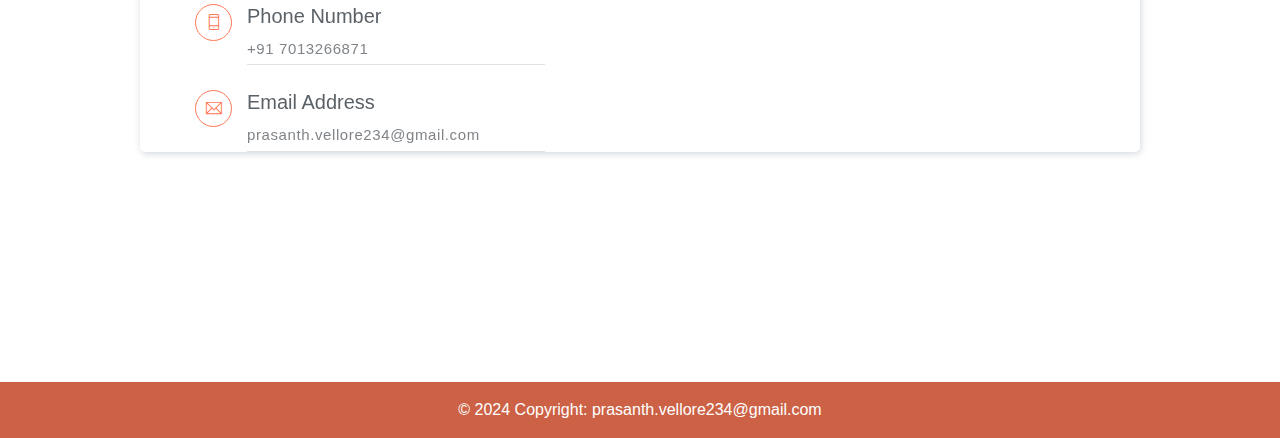
==== commit ff3d220b: "add cv and skills data" ====
--- a/index.html
+++ b/index.html
@@ -86,7 +86,7 @@
             <button class="btn btn-dark rounded">
               <a
                 class="text-white text-decoration-none"
-                href="./assets/imgs/prasanth_uxr_resume.pdf"
+                href="./assets/imgs/Prasanth-Resume.pdf"
                 download="Prasanth_Kumar_Vellore_Resume"
                 >DOWNLOAD CV</a
               >
@@ -147,9 +147,9 @@
             <p class="text-secondary text-space">
               As a Senior UX Researcher at TechM, working with EY as my client, I leveraged my expertise in qualitative research methods, including user interviews, concept testing, card sorting, contextual inquiries, and usability testing. My portfolio demonstrates a proven ability to extract valuable insights that optimize strategies and enhance user experiences.
 
-              In the dynamic landscape of digital interactions, I specialize in delivering concise, impactful research,  contributing to the creation of user-centric solutions across various domains. My commitment lies in helping  businesses forge more meaningful connections and staying at the forefront of effective practices in user-focused  research.
-
-              I am currently preparing for new opportunities in Senior UX Researcher roles, where I aim to continue applying my expertise to drive innovation and improve user experiences.
+              <p class="text-secondary text-space">In the dynamic landscape of digital interactions, I specialize in delivering concise, impactful research,  contributing to the creation of user-centric solutions across various domains. My commitment lies in helping  businesses forge more meaningful connections and staying at the forefront of effective practices in user-focused  research.</p>
+
+              <p class="text-secondary text-space">I am currently preparing for new opportunities in Senior UX Researcher roles, where I aim to continue applying my expertise to drive innovation and improve user experiences.</p>
             </p>
             <button class="btn btn-primary rounded mt-3">
               <a
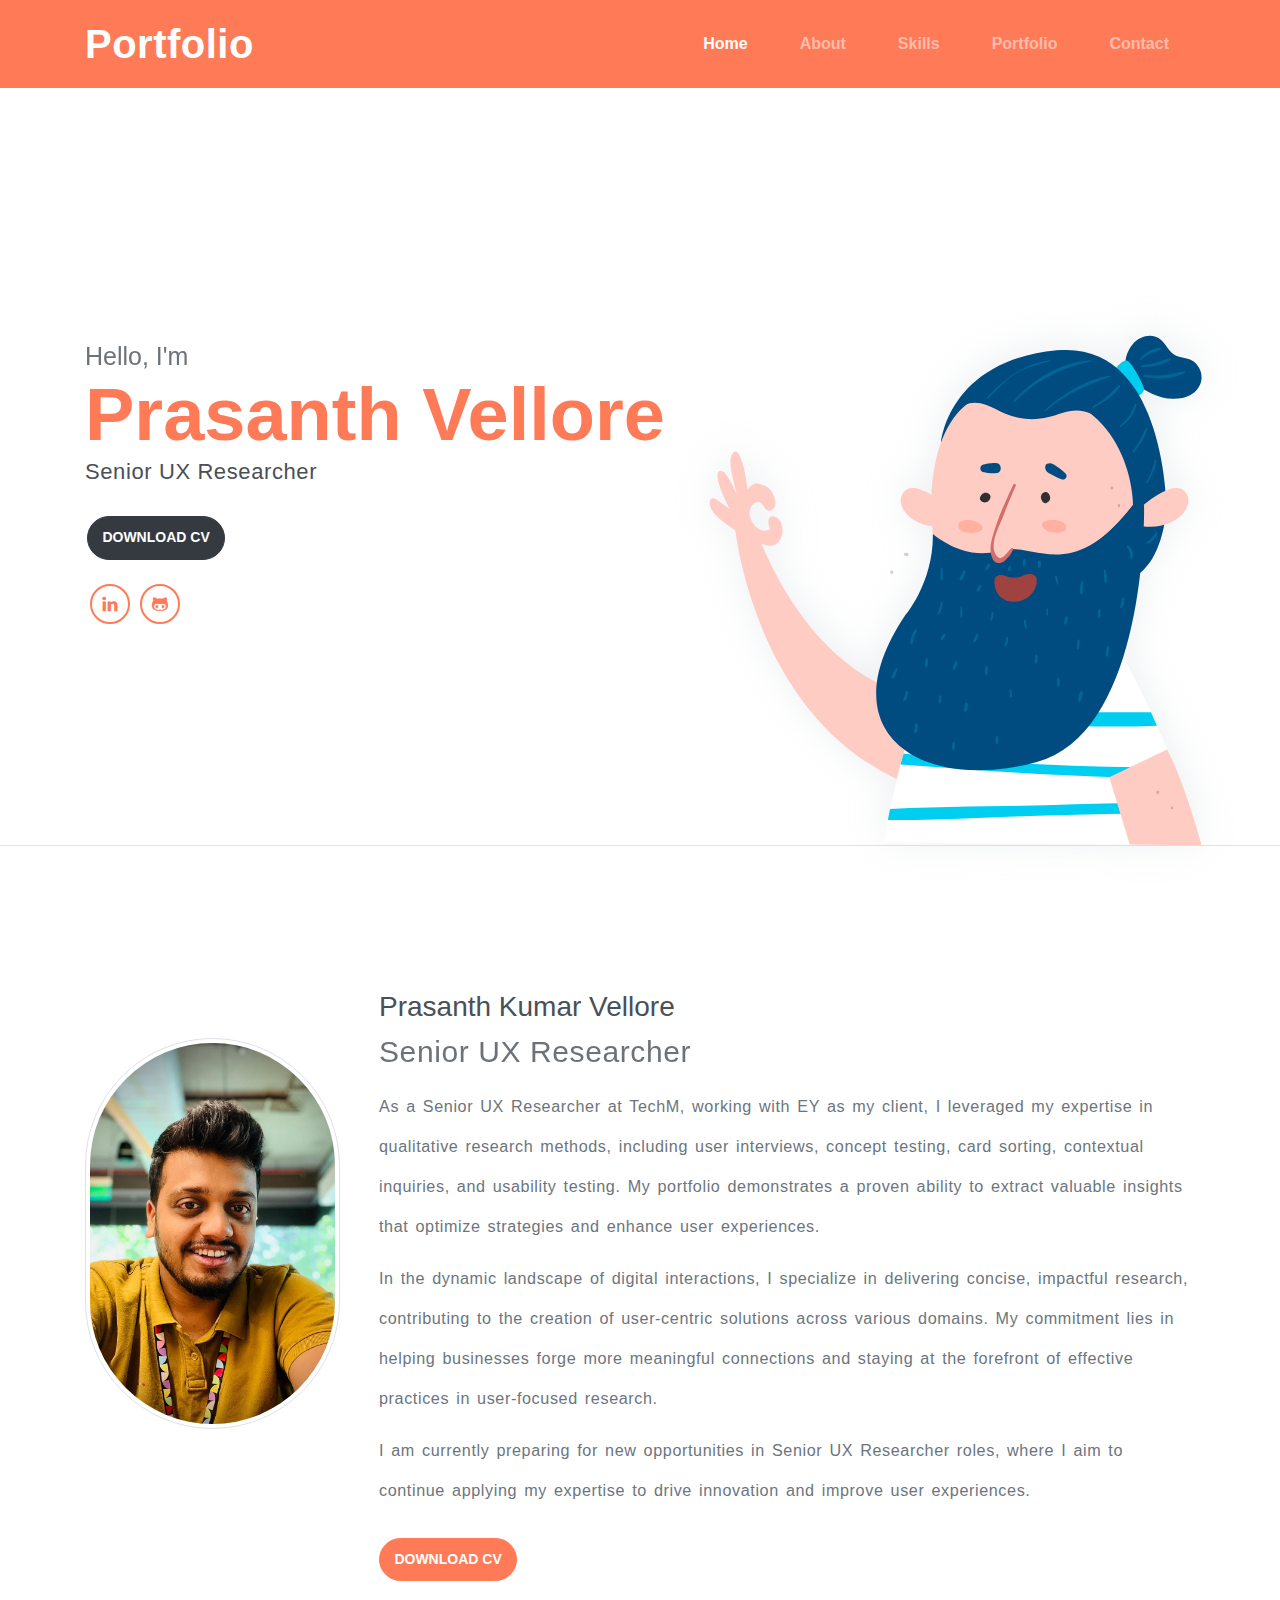
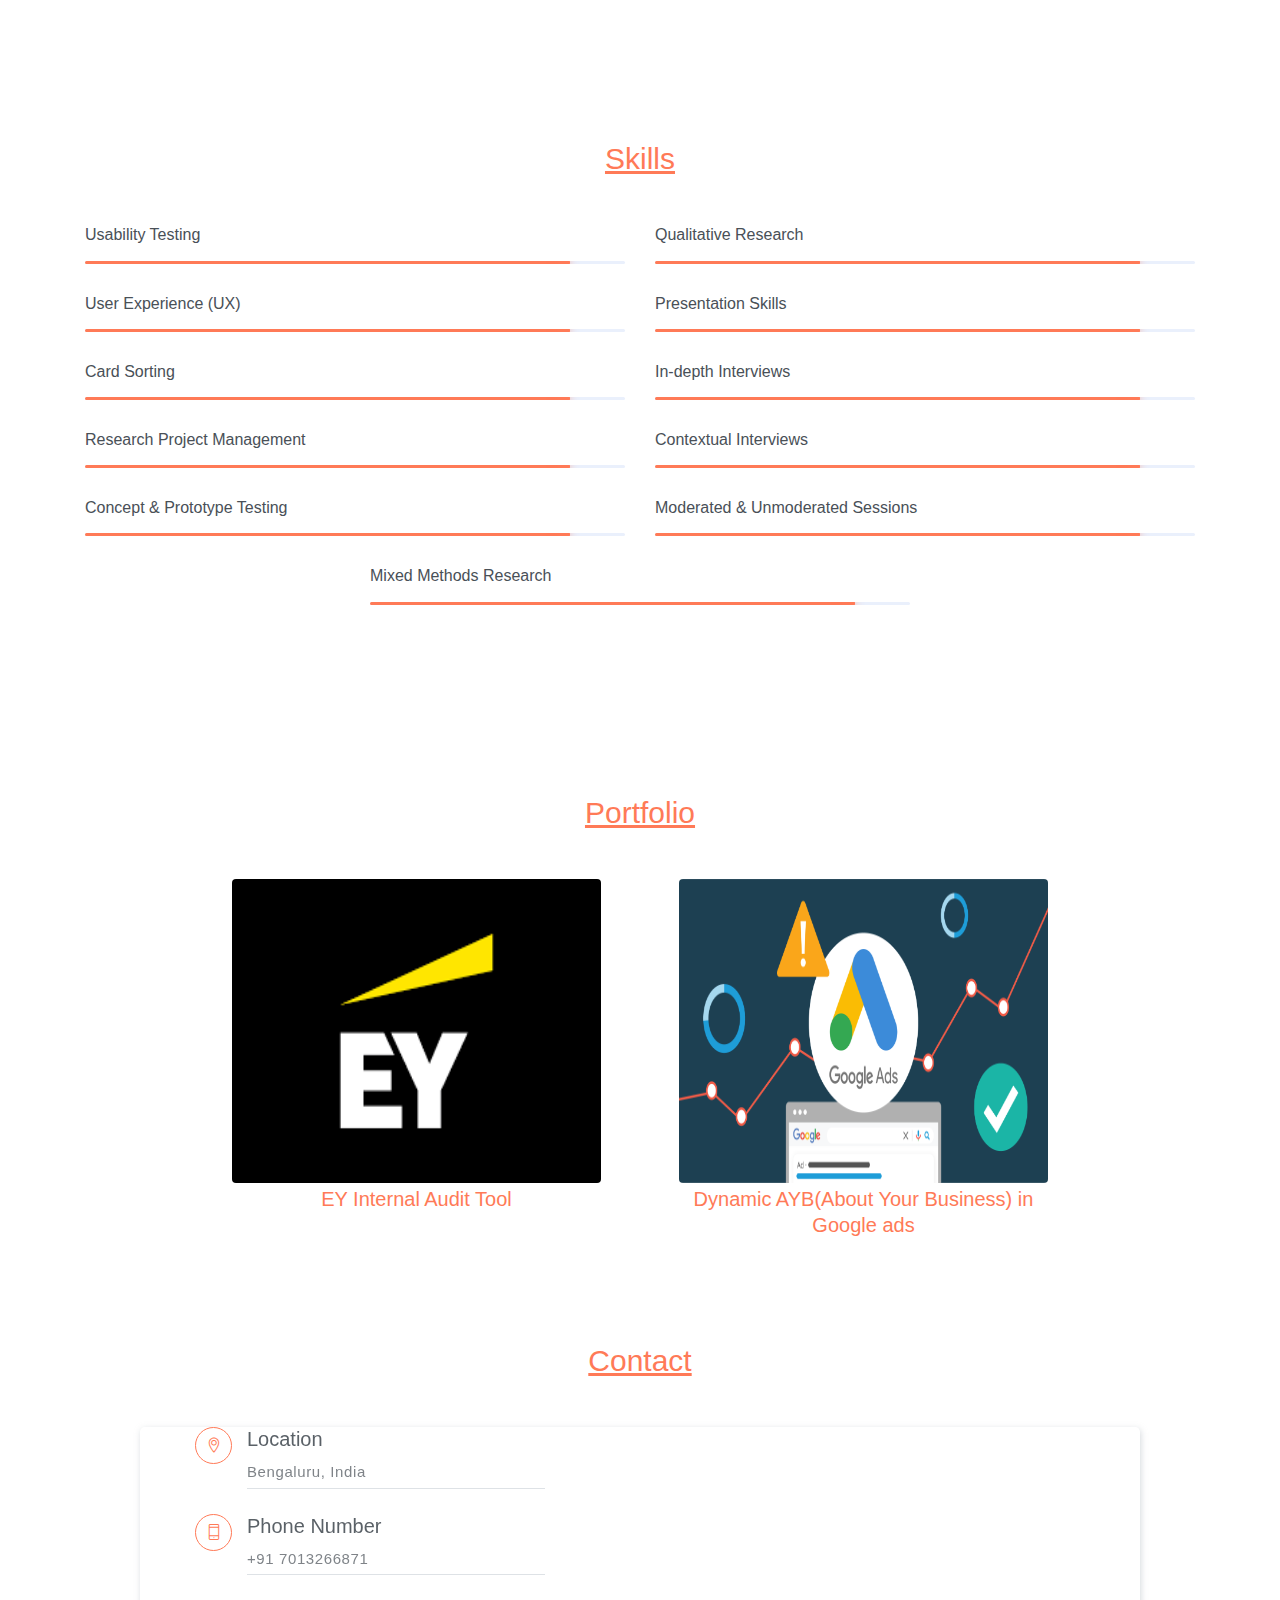
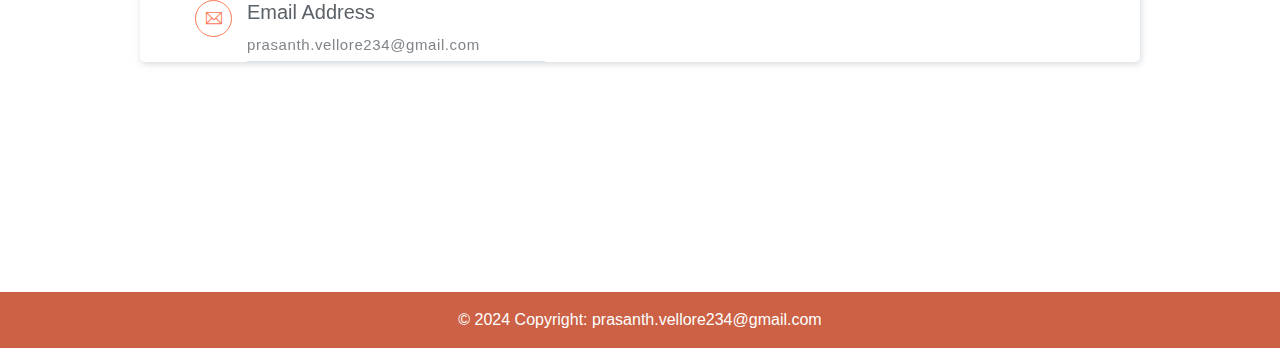
==== commit b0b4c0a5: "added projects and some data" ====
--- a/index.html
+++ b/index.html
@@ -154,7 +154,7 @@
             <button class="btn btn-primary rounded mt-3">
               <a
                 class="text-white text-decoration-none"
-                href="./assets/imgs/prasanth_uxr_resume.pdf"
+                href="./assets/imgs/Prasanth-Resume.pdf"
                 download="Prasanth_Kumar_Vellore_Resume"
                 >DOWNLOAD CV</a
               >
@@ -395,14 +395,36 @@
         <div class="row d-flex">
           <div class="col-sm-3">
             <div class="img-wrapper h-100 mb-1">
+              <img src="assets/imgs/EY.png" class="h-100 w-100" alt="" />
+              <h5>Click the image</h5>
+              <div class="overlay h-100">
+                <div class="overlay-infos">
+                  <h5>Project 1</h5>
+                  <!-- <a href="https://docs.google.com/presentation/d/1weuACcUGvzE2Rzgq8FLmnvKzmv1-rLwys58rjLeVnG4/edit#slide=id.gc6f80d1ff_0_0"><i class="ti-zoom-in"></i></a> -->
+                  <a
+                    href="https://docs.google.com/presentation/d/1upl8J1TbOc1McA-eedhQHK4dLqC0cs5-WoMEfOrQ0-0/edit?pli=1#slide=id.g2a41a9296f8_0_2907"
+                    ><i class="ti-link"></i
+                  ></a>
+                </div>
+              </div>
+            </div>
+            <a
+              href="https://docs.google.com/presentation/d/1upl8J1TbOc1McA-eedhQHK4dLqC0cs5-WoMEfOrQ0-0/edit?pli=1#slide=id.g2a41a9296f8_0_2907"
+              class="h5 text-primary text-decoration-none"
+              >EY Internal Audit Tool</a
+            >
+          </div>
+
+          <div class="col-sm-3">
+            <div class="img-wrapper h-100 mb-1">
               <img
-                src="assets/imgs/ux usability.jpg"
+                src="assets/imgs/google-ad.png"
                 class="h-100 w-100"
                 alt=""
               />
               <div class="overlay h-100">
                 <div class="overlay-infos">
-                  <h5>Project 1</h5>
+                  <h5>Project 2</h5>
                   <!-- <a href="https://www.w3schools.com/"
                     ><i class="ti-zoom-in"></i
                   ></a> -->
@@ -417,27 +439,6 @@
               href="https://docs.google.com/presentation/d/1weuACcUGvzE2Rzgq8FLmnvKzmv1-rLwys58rjLeVnG4/edit#slide=id.gc6f80d1ff_0_0"
               class="h5 text-primary text-decoration-none"
               >Dynamic AYB(About Your Business) in Google ads</a
-            >
-          </div>
-          <div class="col-sm-3">
-            <div class="img-wrapper h-100 mb-1">
-              <img src="assets/imgs/folio-2.png" class="h-100 w-100" alt="" />
-              <h5>Click the image</h5>
-              <div class="overlay h-100">
-                <div class="overlay-infos">
-                  <h5>Project 2</h5>
-                  <!-- <a href="https://docs.google.com/presentation/d/1weuACcUGvzE2Rzgq8FLmnvKzmv1-rLwys58rjLeVnG4/edit#slide=id.gc6f80d1ff_0_0"><i class="ti-zoom-in"></i></a> -->
-                  <a
-                    href="https://docs.google.com/presentation/d/1KfYLw3SdkXMKyROvBKOdBlo0fiCrex_zPpvg8tMQEzc/edit#slide=id.g2637033b850_0_299"
-                    ><i class="ti-link"></i
-                  ></a>
-                </div>
-              </div>
-            </div>
-            <a
-              href="https://docs.google.com/presentation/d/1KfYLw3SdkXMKyROvBKOdBlo0fiCrex_zPpvg8tMQEzc/edit#slide=id.g2637033b850_0_299"
-              class="h5 text-primary text-decoration-none"
-              >Mobile Billing Summary & Transactions and Promotions</a
             >
           </div>
 
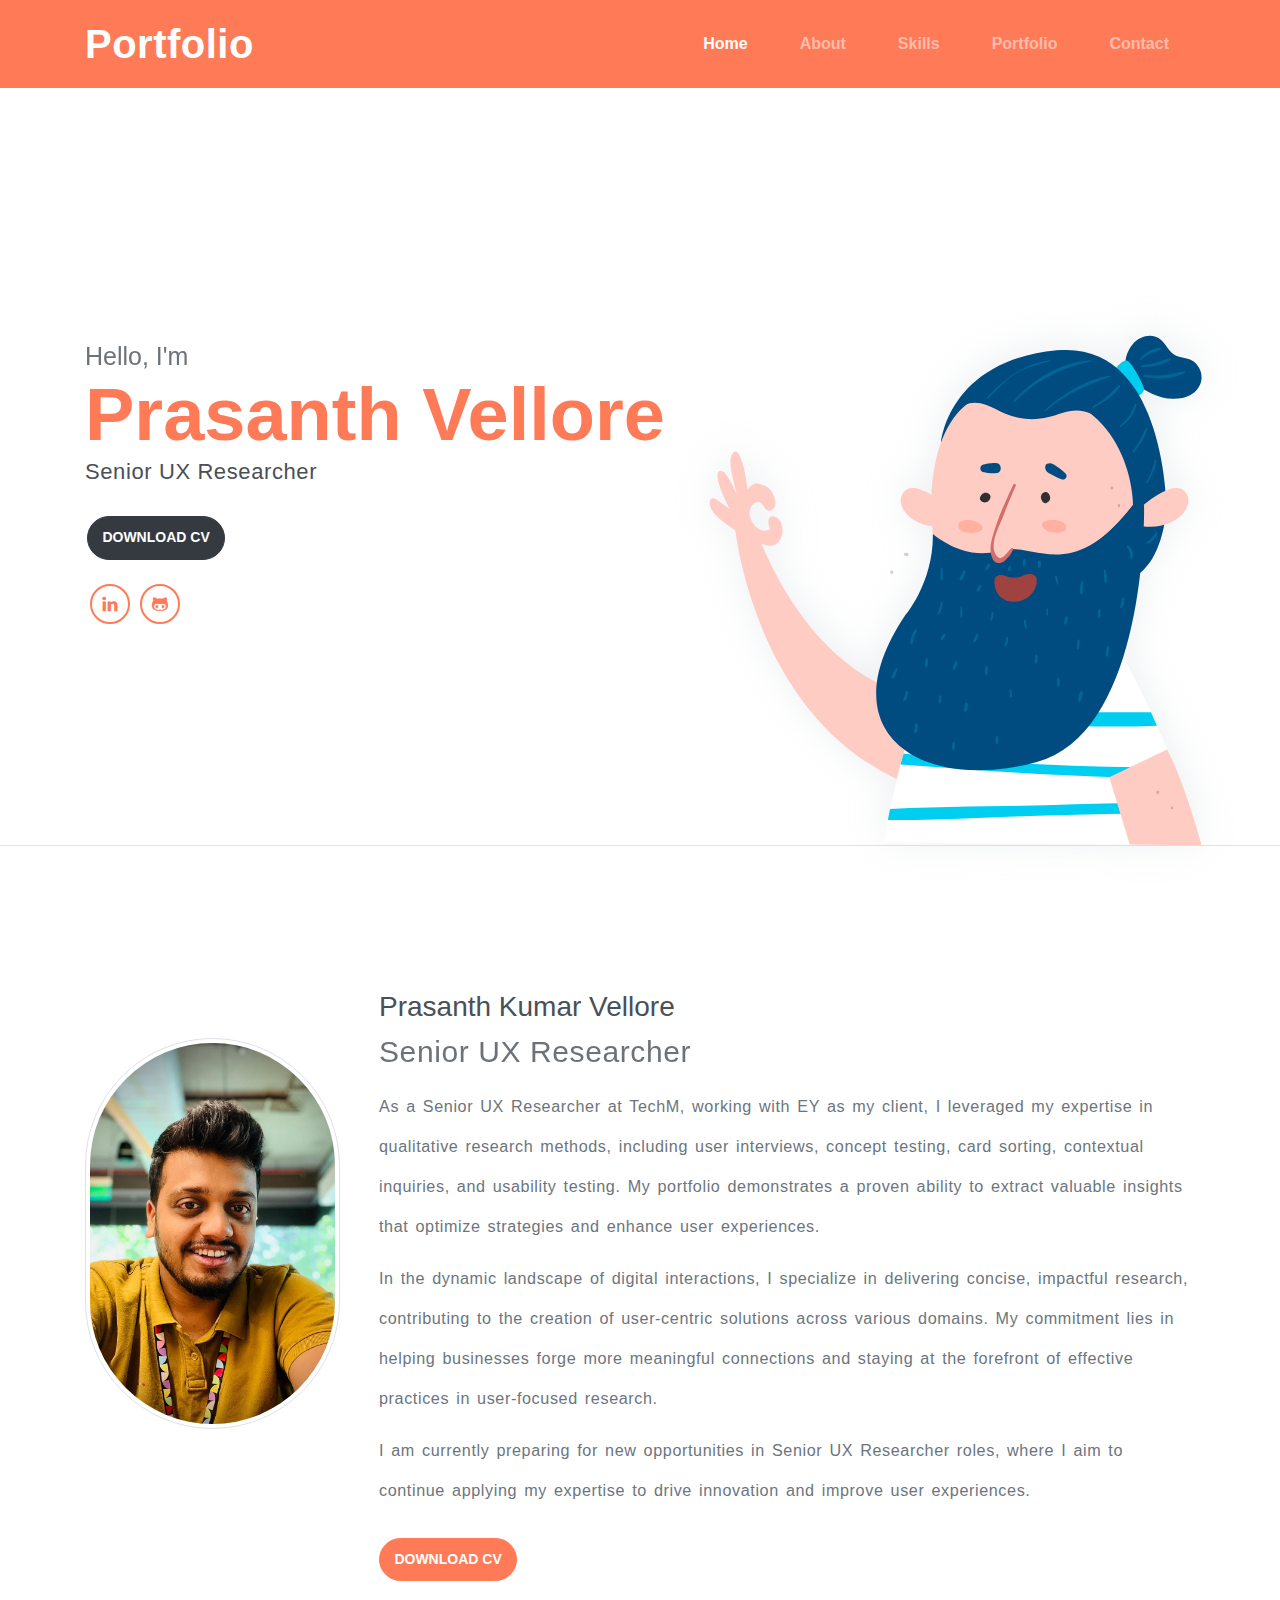
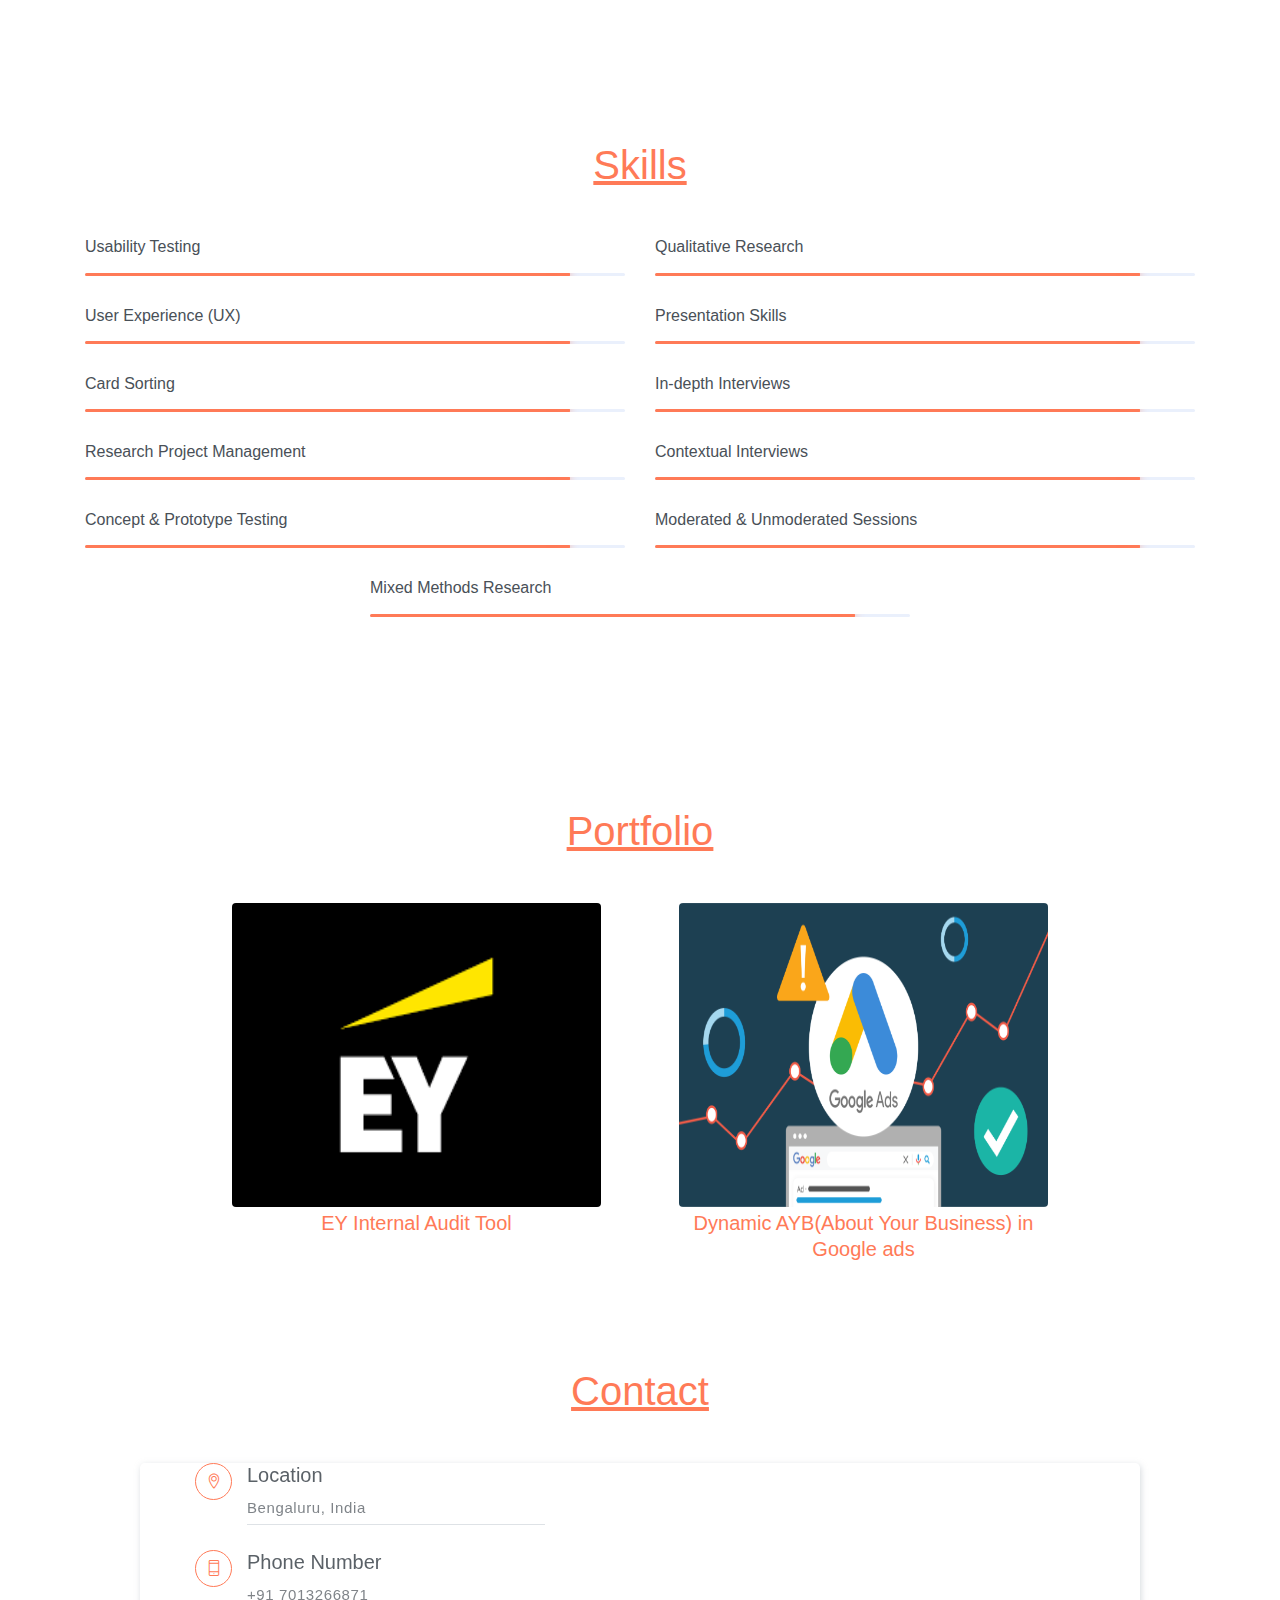
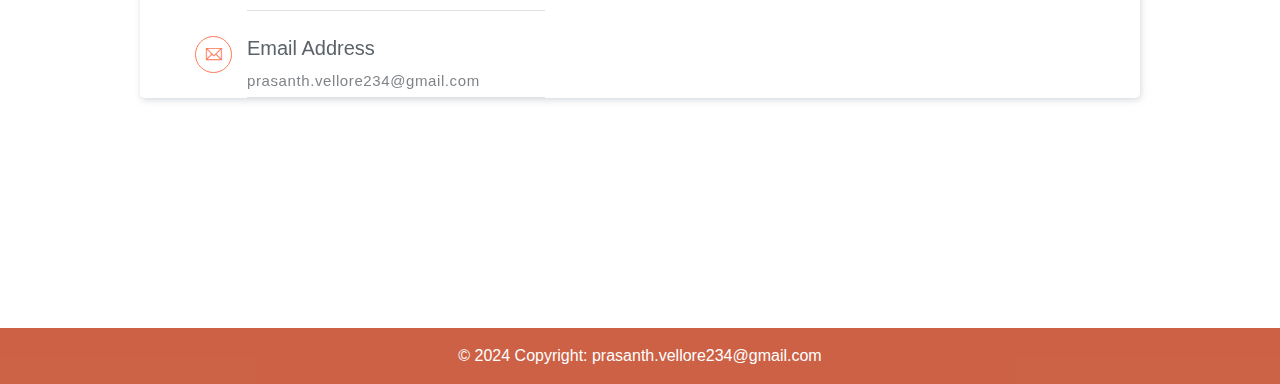
==== commit bafbfdc9: "font size change" ====
--- a/index.html
+++ b/index.html
@@ -383,6 +383,12 @@
     </section>
     <!-- End of Skills sections -->
 
+    <!-- working companies -->
+   
+
+    <!-- End working companies-->
+    
+
     <!-- Portfolio section -->
     <section id="portfolio" class="section">
       <div class="container text-center">
